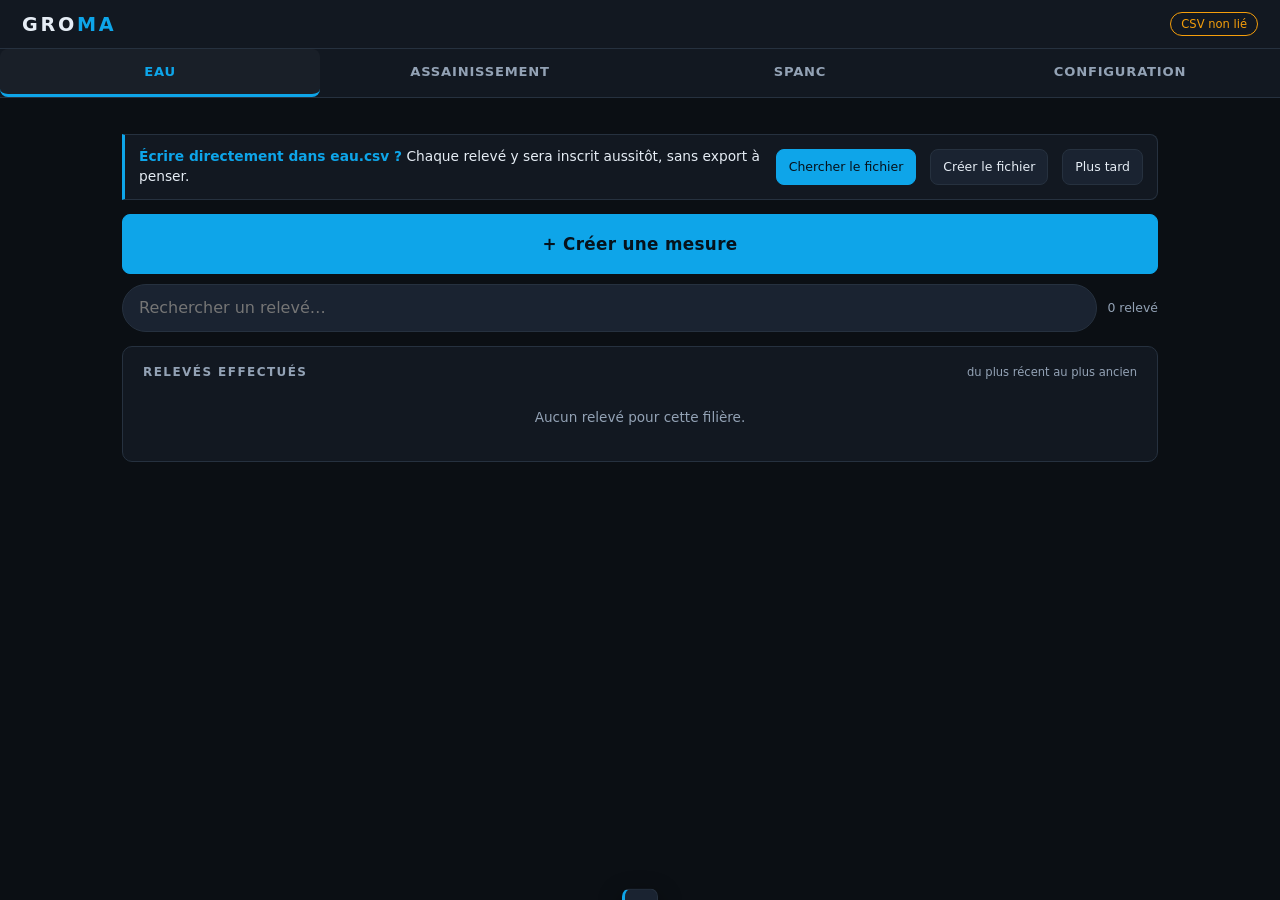
==== index.html @ 224a8f06 "Place Groma sous licence AGPL-3.0 Sans fichier de licence, le droit d'auteur s'appliquait par défaut" ====
<!DOCTYPE html>
<!--
  Groma — relevé GPS d'équipements de terrain
  Copyright © 2026 Yoann Cramatte

  Sous licence GNU Affero General Public License v3.0 ou ultérieure.
  Code source : https://github.com/Yoann-CRAMATTE/Groma

  L'AGPL exige que l'utilisateur puisse atteindre la source. Elle est ici servie
  telle quelle, sans compilation ni minification : ce que vous lisez dans le
  navigateur est le programme lui-même.
-->
<html lang="fr">
<head>
  <meta charset="utf-8">
  <meta name="viewport" content="width=device-width, initial-scale=1, viewport-fit=cover">
  <meta name="description" content="Relevé GPS d'ouvrages Eau, Assainissement et SPANC vers un fichier CSV unique.">
  <meta name="color-scheme" content="dark">
  <meta name="theme-color" content="#0b0f14">
  <title>Groma</title>
  <link rel="icon" href="favicon.svg" type="image/svg+xml">
  <link rel="manifest" href="manifest.webmanifest">

  <!-- iOS ignore le manifeste : nom, icône et mode plein écran passent par ces
       balises, sans quoi « Sur l'écran d'accueil » produit un simple marque-page. -->
  <link rel="apple-touch-icon" href="icons/icone-apple-180.png">
  <meta name="apple-mobile-web-app-capable" content="yes">
  <meta name="mobile-web-app-capable" content="yes">
  <meta name="apple-mobile-web-app-status-bar-style" content="black-translucent">
  <meta name="apple-mobile-web-app-title" content="Groma">

  <link rel="stylesheet" href="css/style.css">
</head>
<body>
  <!-- En-tête et onglets collent ensemble : évite d'aligner la nav sur une hauteur codée en dur. -->
  <div class="barre-haute">
    <header class="entete">
      <h1>GRO<span>MA</span></h1>
      <span class="badge-fichier" id="badge-fichier" data-etat="neutre">…</span>
    </header>

    <nav class="onglets" id="onglets" role="tablist" aria-label="Filières"></nav>
  </div>

  <main id="vues"></main>

  <div id="toast" role="status" aria-live="polite"></div>

  <script src="js/lambert93.js"></script>
  <script src="js/carte.js"></script>
  <script src="js/config.js"></script>
  <script src="js/catalogue.js"></script>
  <script src="js/csv.js"></script>
  <script src="js/store.js"></script>
  <script src="js/geo.js"></script>
  <script src="js/app.js"></script>

  <script>
    // Après le chargement : l'installation du cache ne doit pas disputer la
    // bande passante au démarrage de l'application. Un échec est sans
    // conséquence — Groma fonctionne à l'identique sans service worker, il
    // n'apporte que l'installation et le hors-ligne.
    if ('serviceWorker' in navigator) {
      window.addEventListener('load', function () {
        navigator.serviceWorker.register('service-worker.js').catch(function () {});
      });
    }
  </script>
</body>
</html>
---- css/style.css ----
/* Groma — feuille unique. Écrite pour la tablette, l'outil de terrain réel ;
   les paliers descendants la rendent utilisable jusqu'au petit smartphone. */

:root {
  --accent: #0ea5e9;
  --fond: #0b0f14;
  --fond-2: #121821;
  --fond-3: #1a2331;
  --bord: #26313f;
  --texte: #e6edf5;
  --texte-faible: #93a2b5;
  --danger: #ef4444;
  --succes: #22c55e;
  --alerte: #f59e0b;
  --rayon: 10px;
  --gouttiere: 16px;
}

* { box-sizing: border-box; }

html, body {
  margin: 0;
  padding: 0;
  background: var(--fond);
  color: var(--texte);
  font-family: system-ui, -apple-system, "Segoe UI", Roboto, sans-serif;
  font-size: 16px;
  -webkit-text-size-adjust: 100%;
}

body { padding-bottom: 40px; }

/* ---------- En-tête ---------- */

.barre-haute {
  position: sticky;
  top: 0;
  z-index: 20;
  background: var(--fond-2);
}

.entete {
  display: flex;
  align-items: center;
  justify-content: space-between;
  gap: 12px;
  padding: 12px var(--gouttiere);
  border-bottom: 1px solid var(--bord);
}

.entete h1 {
  font-size: 1.05rem;
  margin: 0;
  letter-spacing: 0.14em;
  font-weight: 600;
}

.entete h1 span { color: var(--accent); }

.badge-fichier {
  font-size: 0.72rem;
  color: var(--texte-faible);
  border: 1px solid var(--bord);
  border-radius: 999px;
  padding: 4px 10px;
  white-space: nowrap;
  overflow: hidden;
  text-overflow: ellipsis;
  max-width: 45vw;
}

.badge-fichier[data-etat="lie"] { color: var(--succes); border-color: var(--succes); }
.badge-fichier[data-etat="absent"] { color: var(--alerte); border-color: var(--alerte); }
.badge-fichier[data-etat="neutre"] { color: var(--texte-faible); border-color: var(--bord); }

/* ---------- Onglets ---------- */

.onglets {
  display: grid;
  grid-template-columns: repeat(4, 1fr);
  border-bottom: 1px solid var(--bord);
}

.onglet {
  appearance: none;
  border: 0;
  background: transparent;
  color: var(--texte-faible);
  font: inherit;
  font-size: 0.72rem;
  font-weight: 600;
  letter-spacing: 0.06em;
  padding: 12px 4px;
  cursor: pointer;
  border-bottom: 3px solid transparent;
  overflow: hidden;
  text-overflow: ellipsis;
  white-space: nowrap;
}

.onglet[aria-selected="true"] {
  color: var(--couleur-onglet, var(--accent));
  border-bottom-color: var(--couleur-onglet, var(--accent));
  background: rgba(255, 255, 255, 0.03);
}

/* Deux libellés par onglet : le long disparaît quand il ne tient plus. */
.onglet-court { display: none; }

/* Seuil mesuré : « CONFIGURATION » déborde encore de sa colonne à 430 px. */
@media (max-width: 480px) {
  .onglet { font-size: 0.68rem; letter-spacing: 0.03em; padding: 12px 2px; }
  .onglet-long { display: none; }
  .onglet-court { display: inline; }
}

/* ---------- Structure ---------- */

main { padding: var(--gouttiere); max-width: 1080px; margin: 0 auto; }

.vue[hidden] { display: none; }

.bloc {
  background: var(--fond-2);
  border: 1px solid var(--bord);
  border-radius: var(--rayon);
  padding: 14px;
  margin-bottom: 14px;
}

.bloc > h2,
.bloc-titre h2 {
  margin: 0 0 12px;
  font-size: 0.75rem;
  letter-spacing: 0.12em;
  text-transform: uppercase;
  color: var(--texte-faible);
  font-weight: 600;
}

.bloc-titre {
  display: flex;
  align-items: baseline;
  justify-content: space-between;
  gap: 8px;
  margin-bottom: 12px;
}

.bloc-titre h2 { margin: 0; }

/* ---------- Formulaire ---------- */

.grille {
  display: grid;
  grid-template-columns: 1fr;
  gap: 12px;
}

@media (min-width: 620px) {
  .grille { grid-template-columns: 1fr 1fr; }
  .champ--large { grid-column: 1 / -1; }
}

.champ { display: flex; flex-direction: column; gap: 5px; }

.champ label {
  font-size: 0.75rem;
  color: var(--texte-faible);
  letter-spacing: 0.04em;
}

.champ label .requis { color: var(--accent); }

input, select, textarea {
  font: inherit;
  font-size: 0.95rem;
  color: var(--texte);
  background: var(--fond-3);
  border: 1px solid var(--bord);
  border-radius: 8px;
  padding: 10px 11px;
  width: 100%;
  min-height: 44px; /* cible tactile confortable avec des gants */
}

textarea { min-height: 80px; resize: vertical; }

input:focus, select:focus, textarea:focus {
  outline: 2px solid var(--accent);
  outline-offset: 1px;
  border-color: var(--accent);
}

input[aria-invalid="true"], select[aria-invalid="true"] { border-color: var(--danger); }

/* ---------- Boutons ---------- */

.actions { display: flex; flex-wrap: wrap; gap: 10px; margin-top: 14px; }

button {
  font: inherit;
  font-weight: 600;
  border-radius: 8px;
  border: 1px solid var(--bord);
  background: var(--fond-3);
  color: var(--texte);
  padding: 12px 16px;
  min-height: 46px;
  cursor: pointer;
}

button:hover:not(:disabled) { border-color: var(--accent); }
button:disabled { opacity: 0.45; cursor: not-allowed; }

.btn-primaire {
  background: var(--accent);
  border-color: var(--accent);
  color: #06121c;
}

.btn-danger { color: var(--danger); border-color: rgba(239, 68, 68, 0.4); }
.btn-plein { flex: 1 1 100%; }

/* ---------- Acquisition GPS ---------- */

/* L'acquisition n'a plus de bouton : elle part à l'ouverture de la fenêtre de
   mesure. Seule la jauge dit que la série tourne encore. */
.progression {
  height: 4px;
  background: var(--fond-3);
  border-radius: 2px;
  overflow: hidden;
  margin-top: 10px;
}

.progression[hidden] { display: none; }

.progression-barre {
  height: 100%;
  width: 0;
  background: var(--accent);
  transition: width 0.2s linear;
}

@media (prefers-reduced-motion: reduce) {
  .progression-barre { transition: none; }
}

/* ---------- Position ---------- */

.position {
  display: grid;
  grid-template-columns: repeat(2, 1fr);
  gap: 10px;
  margin-top: 12px;
}

@media (min-width: 620px) { .position { grid-template-columns: repeat(4, 1fr); } }

.position dt {
  font-size: 0.68rem;
  color: var(--texte-faible);
  text-transform: uppercase;
  letter-spacing: 0.07em;
}

.position dd {
  margin: 2px 0 0;
  font-variant-numeric: tabular-nums;
  font-size: 0.95rem;
}

.position .vide { color: var(--texte-faible); }

/* Le message d'acquisition et le bouton de détail partagent une ligne : le
   message est ce qu'on lit, le bouton ce qu'on ouvre rarement. */
.ligne-etat {
  display: flex;
  align-items: flex-start;
  gap: 10px;
}

.ligne-etat .etat-gps { flex: 1 1 auto; }

.btn-details {
  flex: 0 0 auto;
  width: 38px;
  min-height: 38px;
  padding: 0;
  margin-top: 10px;
  font-size: 1rem;
  line-height: 1;
}

.etat-gps:empty + .btn-details { margin-top: 0; }

/* Consultation seule, par-dessus la fenêtre de mesure : elle tient à son contenu
   au lieu d'occuper toute la hauteur. */
.modale-fenetre--details { max-width: 460px; }
.modale-fenetre--details:focus { outline: none; }
.modale-fenetre--details .position { margin-bottom: 0; }

.etat-gps { font-size: 0.82rem; margin: 10px 0 0; min-height: 1.2em; }

/* Sans message, la réserve de place laisse un trou dans le bloc. */
.etat-gps:empty { min-height: 0; margin: 0; }
.etat-gps[data-niveau="erreur"] { color: var(--danger); }
.etat-gps[data-niveau="alerte"] { color: var(--alerte); }
.etat-gps[data-niveau="ok"] { color: var(--succes); }

/* ---------- Liste des points ---------- */

.compteur {
  font-size: 0.75rem;
  color: var(--texte-faible);
  font-variant-numeric: tabular-nums;
}

.liste { list-style: none; margin: 0; padding: 0; display: flex; flex-direction: column; gap: 8px; }

.point {
  border: 1px solid var(--bord);
  border-left: 3px solid var(--accent);
  border-radius: 8px;
  padding: 10px 12px;
  background: var(--fond-3);
}

.point-entete {
  display: flex;
  justify-content: space-between;
  align-items: center;
  gap: 10px;
}

.point-ref { font-weight: 600; font-size: 0.9rem; flex: 1; }
.point-date { font-size: 0.7rem; color: var(--texte-faible); white-space: nowrap; }
.point-detail { font-size: 0.8rem; color: var(--texte-faible); margin-top: 4px; word-break: break-word; }
.point-coord {
  display: flex;
  align-items: center;
  flex-wrap: wrap;
  gap: 4px 10px;
  font-size: 0.75rem;
  font-variant-numeric: tabular-nums;
  margin-top: 6px;
}

/* Cible tactile : un lien de 14 px de haut est inutilisable au doigt. */
.lien-carte {
  color: var(--accent);
  text-decoration: none;
  border: 1px solid var(--bord);
  border-radius: 6px;
  padding: 8px 10px;
  min-height: 36px;
  display: inline-flex;
  align-items: center;
}

.lien-carte:hover, .lien-carte:focus { border-color: var(--accent); text-decoration: underline; }

.point-precision { color: var(--texte-faible); }

.point-methode {
  color: var(--succes);
  border: 1px solid rgba(34, 197, 94, 0.35);
  border-radius: 999px;
  padding: 2px 8px;
  font-size: 0.7rem;
}

.point-actions { display: flex; gap: 8px; margin-top: 10px; flex-wrap: wrap; }
.point-actions button { padding: 7px 12px; min-height: 36px; font-size: 0.78rem; font-weight: 500; }

.vide-message {
  color: var(--texte-faible);
  font-size: 0.85rem;
  text-align: center;
  padding: 18px 0;
}

/* ---------- Fichiers CSV (un par filière) ---------- */

.fichiers { display: flex; flex-direction: column; gap: 10px; margin: 12px 0; }

.fichier {
  border: 1px solid var(--bord);
  border-left: 3px solid var(--accent);
  border-radius: 8px;
  padding: 10px 12px;
  background: var(--fond-3);
}

.fichier-entete {
  display: flex;
  justify-content: space-between;
  align-items: baseline;
  gap: 10px;
}

.fichier-nom { font-weight: 600; font-size: 0.9rem; font-family: ui-monospace, "SFMono-Regular", Menlo, monospace; }

.fichier-filiere {
  font-size: 0.65rem;
  font-weight: 600;
  letter-spacing: 0.08em;
  white-space: nowrap;
}

.fichier .note { margin: 6px 0 0; }
.fichier .actions { margin-top: 10px; gap: 8px; }

.btn-compact { padding: 7px 12px; min-height: 36px; font-size: 0.78rem; font-weight: 500; }

/* ---------- Configuration ---------- */

.note {
  font-size: 0.78rem;
  color: var(--texte-faible);
  line-height: 1.5;
  margin: 10px 0 0;
}

.note-alerte {
  border-left: 3px solid var(--alerte);
  background: rgba(245, 158, 11, 0.07);
  padding: 10px 12px;
  border-radius: 0 8px 8px 0;
}

.stats { display: flex; flex-wrap: wrap; gap: 10px; }

.stat {
  flex: 1 1 120px;
  border: 1px solid var(--bord);
  border-radius: 8px;
  padding: 10px 12px;
  background: var(--fond-3);
}

.stat-valeur { font-size: 1.5rem; font-weight: 600; font-variant-numeric: tabular-nums; }
.stat-label { font-size: 0.68rem; text-transform: uppercase; letter-spacing: 0.08em; color: var(--texte-faible); }

.case { display: flex; align-items: center; gap: 10px; min-height: 44px; }
.case input { width: 22px; min-height: 22px; height: 22px; flex: 0 0 auto; }

.case label {
  font-size: 0.88rem;
  color: var(--texte);
  flex: 1;
  padding: 11px 0;
  cursor: pointer;
}

/* ---------- Barre de recherche ---------- */

/* Collée sous les onglets : on cherche un relevé déjà pris sans remonter la page. */
.barre-recherche {
  position: sticky;
  top: var(--h-barre, 0px);
  z-index: 15;
  display: flex;
  align-items: center;
  gap: 10px;
  padding: 10px 0 12px;
  margin-bottom: 2px;
  background: var(--fond);
}

.barre-recherche input {
  min-height: 48px;
  font-size: 1rem;
  border-radius: 999px;
  padding-left: 16px;
}

.barre-recherche .compteur {
  white-space: nowrap;
  font-size: 0.78rem;
}

.bloc-soustitre {
  font-size: 0.72rem;
  color: var(--texte-faible);
  text-align: right;
}

/* ---------- Créer une mesure ---------- */

/* Première chose à l'écran, pleine largeur : c'est l'action de l'onglet. */
.btn-creer {
  width: 100%;
  min-height: 56px;
  font-size: 1.05rem;
  letter-spacing: 0.02em;
  margin-top: 14px;
}

/* ---------- Relevés encore dans le seul navigateur ---------- */

/* En haut de l'onglet, avant le bouton de création : ce qui menace le travail
   déjà fait passe avant l'invitation à en faire davantage. Ton d'alerte, pas de
   danger — rien n'est perdu, il y a seulement quelque chose à mettre à l'abri. */
.alerte-sauvegarde {
  display: flex;
  flex-wrap: wrap;
  align-items: center;
  gap: 10px 14px;
  margin-top: 14px;
  padding: 12px 14px;
  border: 1px solid var(--alerte);
  border-left-width: 3px;
  border-radius: 0 8px 8px 0;
  background: rgba(245, 158, 11, 0.07);
}

.alerte-sauvegarde[hidden] { display: none; }

/* Proposition, pas avertissement : rien n'est en danger, on offre un réglage.
   Le ton d'alerte reste réservé à ce qui est réellement cassé — accès expiré
   ou fichier disparu — pour qu'il garde sa valeur d'avertissement. */
.alerte-liaison[data-etat="absent"] {
  border-color: var(--bord);
  border-left-color: var(--accent);
  background: var(--fond-2);
}

.alerte-liaison[data-etat="absent"] .alerte-texte strong { color: var(--accent); }

.alerte-texte {
  flex: 1 1 200px;
  margin: 0;
  font-size: 0.86rem;
  line-height: 1.45;
  color: var(--texte);
}

.alerte-texte strong { color: var(--alerte); }

/* Le bouton ne se comprime jamais sous la cible tactile : en dessous de
   200 px de texte disponible, il prend sa propre ligne. */
.alerte-sauvegarde button { flex: 0 0 auto; }

/* ---------- Fenêtre de mesure ---------- */

/* Sous la carte d'ajustement, qui s'ouvre par-dessus. Sélecteur doublé à
   dessein : `.modale` porte z-index 60 plus bas dans la feuille et gagnerait
   à spécificité égale. */
.modale.modale-mesure { z-index: 50; }

.modale-fenetre--mesure { max-width: 680px; }

/* La fenêtre reçoit le focus à l'ouverture : pas de halo pour autant, ce n'est
   pas une cible cliquable. */
.modale-fenetre--mesure:focus { outline: none; }

/* Le fond ne se ferme pas au clic : la règle est dans app.js, le curseur le dit. */
.modale-mesure .modale-fond { cursor: default; }

/* Une fenêtre ouverte fige la page derrière : sinon le doigt fait défiler la
   liste au lieu de la carte ou du formulaire. */
body[data-modale] { overflow: hidden; }

/* ---------- Favoris ---------- */

.favoris {
  display: flex;
  flex-wrap: wrap;
  align-items: center;
  gap: 8px;
  margin-bottom: 14px;
}

.favoris[hidden] { display: none; }

.favoris-titre {
  font-size: 0.72rem;
  color: var(--texte-faible);
  letter-spacing: 0.04em;
  margin-right: 2px;
}

.favori {
  font-size: 0.8rem;
  font-weight: 500;
  padding: 8px 12px;
  min-height: 40px;
  border-radius: 999px;
  border-color: var(--accent);
  color: var(--accent);
  background: transparent;
}

.point-etoile {
  padding: 0;
  width: 40px;
  min-height: 40px;
  font-size: 1.1rem;
  line-height: 1;
  border-color: transparent;
  background: transparent;
  color: var(--texte-faible);
  flex-shrink: 0;
}

.point-etoile--actif { color: var(--alerte); }
.point-etoile:hover:not(:disabled) { border-color: var(--alerte); color: var(--alerte); }

.zone-position {
  padding-bottom: 14px;
  margin-bottom: 14px;
  border-bottom: 1px solid var(--bord);
}

/* ---------- Cascade type / modèle / détail ---------- */

/* Les trois listes liées sont l'identification de l'ouvrage : elles se lisent
   d'un bloc, détachées des champs métier qui suivent. */
.cascade {
  display: grid;
  grid-template-columns: 1fr;
  gap: 12px;
  padding: 12px;
  margin-bottom: 14px;
  background: var(--fond-3);
  border: 1px solid var(--bord);
  border-radius: 8px;
}

.cascade select { background: var(--fond-2); }
.cascade select:disabled { opacity: 0.5; }

/* ---------- Note de terrain ---------- */

/* Deux lignes suffisent au constat qu'on tape debout ; la poignée reste là pour
   les cas bavards. Plus haut, la note repousse la liste hors de l'écran. */
.champ-note { margin-bottom: 4px; }
.champ-note textarea { min-height: 62px; }

/* ---------- Catalogue de matériel ---------- */

.catalogue { display: flex; flex-direction: column; gap: 10px; margin: 12px 0; }

.cat-filiere {
  border: 1px solid var(--bord);
  border-left: 3px solid var(--couleur-filiere, var(--accent));
  border-radius: 8px;
  background: var(--fond-3);
}

.cat-filiere > summary {
  display: flex;
  align-items: baseline;
  justify-content: space-between;
  gap: 10px;
  padding: 13px 14px;
  min-height: 48px;
  cursor: pointer;
  list-style: none;
}

.cat-filiere > summary::-webkit-details-marker { display: none; }

.cat-nom {
  font-weight: 600;
  font-size: 0.8rem;
  letter-spacing: 0.08em;
  color: var(--couleur-filiere, var(--accent));
}

.cat-compte { font-size: 0.74rem; color: var(--texte-faible); }

.cat-ajout {
  display: grid;
  grid-template-columns: 1fr;
  gap: 8px;
  padding: 0 14px 12px;
}

.cat-table-hote {
  max-height: 340px;
  overflow-y: auto;
  border-top: 1px solid var(--bord);
}

.cat-table { width: 100%; border-collapse: collapse; font-size: 0.82rem; }

.cat-table th {
  position: sticky;
  top: 0;
  z-index: 1;
  background: var(--fond-2);
  text-align: left;
  font-size: 0.64rem;
  text-transform: uppercase;
  letter-spacing: 0.06em;
  color: var(--texte-faible);
  font-weight: 600;
  padding: 8px 10px;
}

.cat-table td { padding: 7px 10px; border-top: 1px solid var(--bord); }

/* Le type n'est écrit qu'au changement : la colonne devient lisible au survol vertical. */
.cat-rupture td { border-top-color: var(--texte-faible); }
.cat-table .cat-type { font-weight: 600; white-space: nowrap; }
.cat-table .cat-detail { color: var(--texte-faible); }
.cat-vide { color: var(--texte-faible); text-align: center; padding: 16px 10px; }

.cat-suppr {
  width: 38px;
  min-height: 38px;
  padding: 0;
  font-size: 0.8rem;
  line-height: 1;
  color: var(--danger);
  border-color: transparent;
  background: transparent;
}

.cat-suppr:hover { border-color: var(--danger); }

.fichier--parametres { border-left-color: var(--texte-faible); }

/* ---------- Modale carte ---------- */

.modale {
  position: fixed;
  inset: 0;
  z-index: 60;
  display: flex;
  align-items: center;
  justify-content: center;
  padding: 12px;
}

.modale[hidden] { display: none; }

.modale-fond {
  position: absolute;
  inset: 0;
  background: rgba(3, 6, 10, 0.75);
}

.modale-fenetre {
  position: relative;
  width: 100%;
  max-width: 560px;
  max-height: 94vh;
  overflow-y: auto;
  background: var(--fond-2);
  border: 1px solid var(--bord);
  border-radius: var(--rayon);
  padding: 14px;
  box-shadow: 0 18px 50px rgba(0, 0, 0, 0.6);
}

.modale-entete {
  display: flex;
  flex-wrap: wrap;
  align-items: center;
  justify-content: space-between;
  gap: 8px 10px;
  margin-bottom: 12px;
}

.modale-entete h2 {
  margin: 0;
  flex: 1;
  font-size: 0.78rem;
  letter-spacing: 0.12em;
  text-transform: uppercase;
  color: var(--texte-faible);
  font-weight: 600;
}

.modale-fermer {
  padding: 0;
  width: 38px;
  min-height: 38px;
  font-size: 1rem;
  line-height: 1;
}

/* ---------- Carte ---------- */

.carte {
  position: relative;
  height: clamp(220px, 44vh, 400px);
  overflow: hidden;
  border: 1px solid var(--bord);
  border-radius: 8px;
  background: var(--fond-3);
  cursor: grab;
  touch-action: none; /* sans quoi le défilement de la page capte le geste */
  user-select: none;
}

.carte--glisse { cursor: grabbing; }

.carte-couche { position: absolute; inset: 0; }

.carte-tuile {
  position: absolute;
  width: 256px;
  height: 256px;
  pointer-events: none;
  -webkit-user-drag: none;
}

.carte-marqueur {
  position: absolute;
  transform: translate(-50%, -50%);
  pointer-events: none;
}

.carte-marqueur--gps {
  width: 12px;
  height: 12px;
  border-radius: 50%;
  background: #38bdf8;
  border: 2px solid #f8fafc;
  box-shadow: 0 0 0 1px rgba(2, 8, 20, 0.7);
}

.carte-marqueur--precision {
  border-radius: 50%;
  background: rgba(56, 189, 248, 0.14);
  border: 1px solid rgba(56, 189, 248, 0.5);
}

/* Le repère ne bouge jamais : c'est la carte qui se déplace dessous. */
.carte-croix {
  position: absolute;
  left: 50%;
  top: 50%;
  width: 46px;
  height: 46px;
  transform: translate(-50%, -50%);
  pointer-events: none;
  z-index: 3;
}

.carte-croix::before,
.carte-croix::after {
  content: "";
  position: absolute;
  background: #f8fafc;
  box-shadow: 0 0 3px rgba(0, 0, 0, 0.9);
}

.carte-croix::before { left: 50%; top: 0; width: 2px; height: 100%; margin-left: -1px; }
.carte-croix::after { top: 50%; left: 0; height: 2px; width: 100%; margin-top: -1px; }

/* En haut, pas au centre : le message ne doit pas masquer le repère. */
.carte-message {
  position: absolute;
  left: 10px;
  right: 10px;
  top: 10px;
  margin: 0;
  text-align: center;
  font-size: 0.82rem;
  color: var(--alerte);
  background: rgba(11, 15, 20, 0.88);
  border-radius: 8px;
  padding: 10px;
  z-index: 4;
  pointer-events: none;
}

.carte-message:empty { display: none; }

/* Dans la fenêtre de mesure, la carte partage la hauteur avec le formulaire :
   elle occupe le haut de l'écran sans repousser la cascade hors de vue. */
.carte--mesure { height: clamp(190px, 34vh, 320px); }

/* Tant qu'aucun fixe n'est arrivé, le viseur ne désigne rien : on masque la
   carte plutôt que de laisser croire que la croix est déjà posée. */
.carte-attente {
  position: absolute;
  inset: 0;
  z-index: 5;
  display: flex;
  align-items: center;
  justify-content: center;
  background: rgba(11, 15, 20, 0.82);
  color: var(--texte-faible);
  font-size: 0.86rem;
  letter-spacing: 0.04em;
}

.carte-attente[hidden] { display: none; }

/* Libellé en toutes lettres : le glyphe ⌖ manque à certaines polices Android,
   et le message d'échec du GPS renvoie à ce bouton. */
.carte-zoom .carte-gps {
  width: auto;
  padding: 0 12px;
  font-size: 0.78rem;
  font-weight: 600;
  white-space: nowrap;
}

/* Mention de licence : visible en permanence, jamais masquée par un geste. */
.carte-attribution {
  position: absolute;
  right: 0;
  bottom: 0;
  margin: 0;
  padding: 3px 7px;
  font-size: 0.65rem;
  color: var(--texte);
  background: rgba(11, 15, 20, 0.78);
  border-top-left-radius: 6px;
  pointer-events: none;
  z-index: 3;
  max-width: 100%;
  overflow: hidden;
  text-overflow: ellipsis;
  white-space: nowrap;
}

.carte-attribution:empty { display: none; }

.carte-barre {
  display: flex;
  justify-content: space-between;
  align-items: center;
  gap: 10px;
  flex-wrap: wrap;
  margin-top: 10px;
}

.carte-fonds { display: flex; gap: 6px; }

.carte-fond {
  padding: 7px 11px;
  min-height: 36px;
  font-size: 0.76rem;
  font-weight: 500;
}

.carte-fond--actif {
  border-color: var(--accent);
  color: var(--accent);
}

.carte-zoom { display: flex; align-items: center; gap: 6px; }

.carte-zoom button {
  width: 40px;
  padding: 0;
  min-height: 40px;
  font-size: 1.15rem;
  line-height: 1;
}

.carte-echelle {
  font-size: 0.72rem;
  color: var(--texte-faible);
  font-variant-numeric: tabular-nums;
  min-width: 64px;
  text-align: center;
}

.carte-infos {
  display: flex;
  flex-wrap: wrap;
  align-items: baseline;
  gap: 6px 14px;
  margin: 12px 0 0;
  font-size: 0.82rem;
  font-variant-numeric: tabular-nums;
}

.carte-coord { font-weight: 600; }
.carte-ecart { color: var(--texte-faible); }
.carte-ecart.ecart-fort { color: var(--alerte); }
.carte-echelle { margin-left: auto; }

/* Sur sa propre ligne sous le titre : coincée entre le titre et la croix,
   elle écrase l'un et l'autre. */
.modale-aide {
  order: 3;
  flex-basis: 100%;
  margin: 0;
  font-size: 0.78rem;
  color: var(--texte-faible);
}

/* ---------- Fonds de carte (configuration) ---------- */

.fonds { display: flex; flex-direction: column; gap: 10px; margin: 12px 0; }

.fond {
  border: 1px solid var(--bord);
  border-left: 3px solid var(--accent);
  border-radius: 8px;
  padding: 11px 12px;
  background: var(--fond-3);
}

.fond--invalide { border-left-color: var(--danger); }

.fond-probleme { color: var(--danger); margin-top: 8px; }

.fond .actions { margin-top: 10px; }

.champ-url {
  font-family: ui-monospace, "SFMono-Regular", Menlo, monospace;
  font-size: 0.78rem;
  min-height: 62px;
  word-break: break-all;
}

/* ---------- Toast ---------- */

#toast {
  position: fixed;
  left: 50%;
  bottom: 22px;
  transform: translateX(-50%) translateY(140%);
  background: var(--fond-3);
  border: 1px solid var(--bord);
  border-left: 3px solid var(--accent);
  border-radius: 8px;
  padding: 12px 16px;
  font-size: 0.85rem;
  max-width: calc(100vw - 32px);
  transition: transform 0.22s ease;
  z-index: 50;
  box-shadow: 0 8px 24px rgba(0, 0, 0, 0.45);
}

#toast[data-visible="true"] { transform: translateX(-50%) translateY(0); }
#toast[data-type="erreur"] { border-left-color: var(--danger); }
#toast[data-type="succes"] { border-left-color: var(--succes); }

@media (prefers-reduced-motion: reduce) {
  #toast { transition: none; }
}

/* ---------- Tablette : la cible principale ---------- */

@media (min-width: 768px) {
  :root { --gouttiere: 22px; }

  .entete h1 { font-size: 1.2rem; }
  .onglet { font-size: 0.82rem; padding: 14px 8px; }

  .bloc { padding: 18px 20px; margin-bottom: 18px; }

  /* Trois listes côte à côte : la cascade se lit en une ligne, gauche à droite. */
  .cascade { grid-template-columns: repeat(3, 1fr); padding: 14px; }

  input, select, textarea { min-height: 48px; font-size: 1rem; }
  button { min-height: 48px; }

  .cat-ajout { grid-template-columns: 1fr 1fr 1fr auto; align-items: end; }
  .cat-table-hote { max-height: 420px; }

  .carte { height: clamp(320px, 52vh, 560px); }
  .carte--mesure { height: clamp(240px, 38vh, 400px); }
  .modale-fenetre { max-width: 720px; padding: 20px; }
  .btn-creer { min-height: 60px; }

  .point { padding: 14px 16px; }
  .fichiers { display: grid; grid-template-columns: 1fr 1fr; gap: 12px; }
}

/* ---------- Petits smartphones ---------- */

/* Sous 400 px, le toast centré se replie en colonne étroite : bandeau pleine largeur. */
@media (max-width: 480px) {
  #toast {
    left: 12px;
    right: 12px;
    bottom: 12px;
    max-width: none;
    transform: translateY(160%);
  }

  #toast[data-visible="true"] { transform: translateY(0); }
}

/* Paysage sur petit écran : 96 px de barres fixes sur 320 px de haut, c'est trop. */
@media (max-height: 480px) and (orientation: landscape) {
  /* L'en-tête glisse hors écran, les onglets restent collés en haut.
     --h-entete est mesuré par app.js : la hauteur change avec la largeur. */
  .barre-haute { top: calc(-1 * var(--h-entete, 40px)); }

  /* L'en-tête sort de l'écran : la barre de recherche remonte d'autant. */
  .barre-recherche { top: calc(var(--h-barre, 0px) - var(--h-entete, 40px)); }

  .entete { padding: 6px var(--gouttiere); }
  .entete h1 { font-size: 0.85rem; }

  .onglet { padding: 8px 4px; }

  main { padding-top: 10px; }
  .bloc { padding: 10px 12px; margin-bottom: 10px; }
  textarea { min-height: 56px; }

  /* Écran couché : la carte doit laisser voir la cascade sans tout faire défiler. */
  .carte--mesure { height: clamp(150px, 44vh, 210px); }
}

/* iPhone SE, Galaxy Fold replié : chaque pixel de largeur compte. */
@media (max-width: 360px) {
  :root { --gouttiere: 10px; }

  .entete { padding: 10px var(--gouttiere); }
  .entete h1 { font-size: 0.95rem; letter-spacing: 0.1em; }
  .badge-fichier { max-width: 40vw; font-size: 0.66rem; padding: 3px 8px; }

  .bloc { padding: 11px; }
  .position { gap: 8px; }
  .position dt { font-size: 0.62rem; letter-spacing: 0.04em; }
  .position dd { font-size: 0.88rem; }

  .fichier { padding: 9px 10px; }
  .fichier-nom { font-size: 0.82rem; }
  .fichier-filiere { font-size: 0.6rem; }
  .fichier-entete { flex-direction: column; align-items: flex-start; gap: 2px; }

  /* Les boutons compacts passent sur deux colonnes plutôt que de déborder. */
  .fichier .actions { display: grid; grid-template-columns: 1fr 1fr; gap: 7px; }
  .fichier .actions button { width: 100%; }
  .fichier .actions button:last-child { grid-column: 1 / -1; }

  .modale { padding: 8px; }
  .modale-fenetre { padding: 11px; }
  .carte { height: clamp(200px, 40vh, 320px); }
  .carte--mesure { height: clamp(170px, 30vh, 260px); }
  .carte-barre { gap: 8px; }
  .carte-fond { padding: 7px 9px; font-size: 0.72rem; }
  .carte-echelle { margin-left: 0; }

  .stat { flex-basis: calc(50% - 5px); padding: 9px 10px; }
  .stat-valeur { font-size: 1.3rem; }

  .point-actions button { padding: 7px 9px; font-size: 0.74rem; }
}
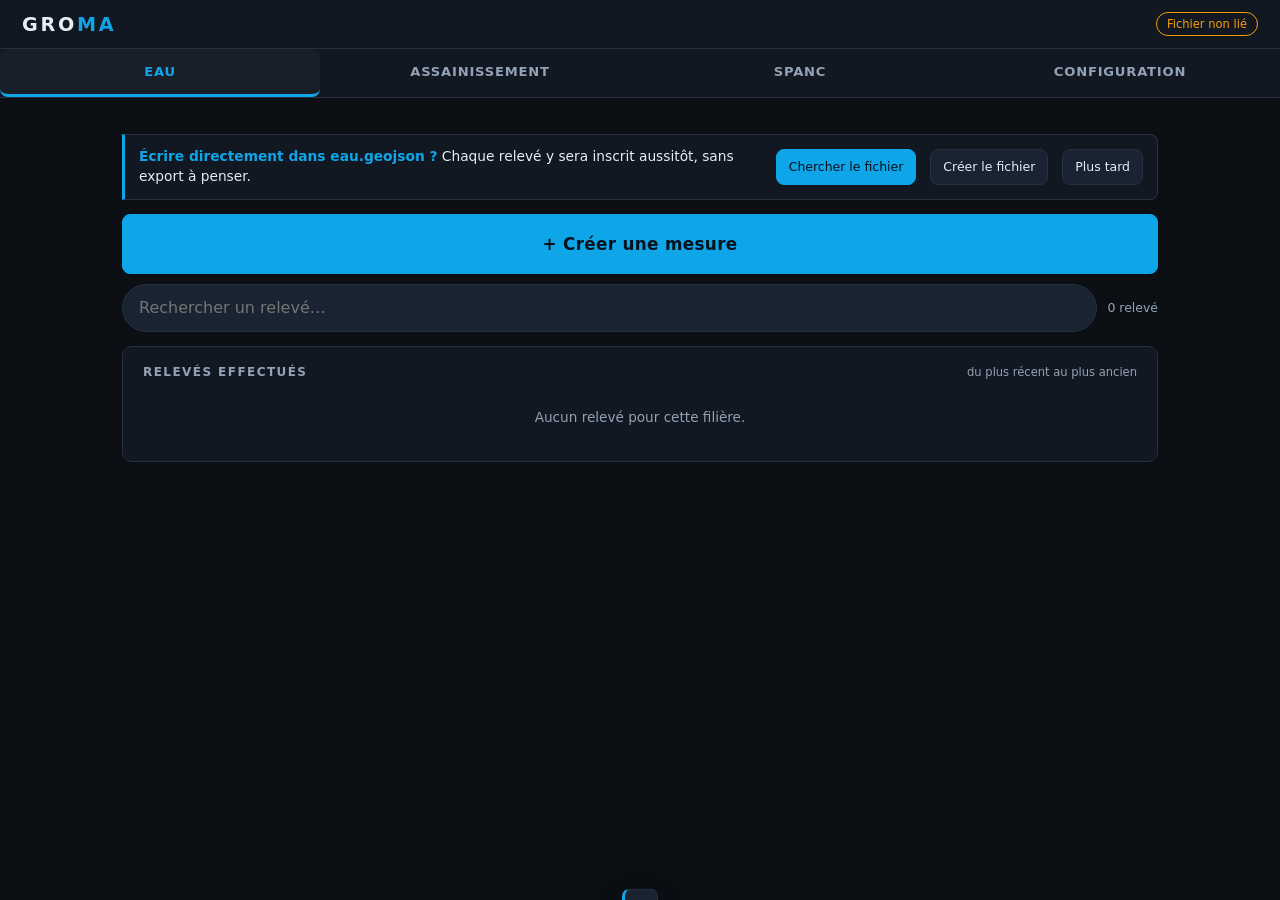
==== commit 2a499e2a: "Passe les relevés au GeoJSON seul, le CSV ne sert plus qu'au catalogue Le CSV n'était pas qu'une sor" ====
--- a/index.html
+++ b/index.html
@@ -14,7 +14,7 @@
 <head>
   <meta charset="utf-8">
   <meta name="viewport" content="width=device-width, initial-scale=1, viewport-fit=cover">
-  <meta name="description" content="Relevé GPS d'ouvrages Eau, Assainissement et SPANC vers un fichier CSV unique.">
+  <meta name="description" content="Relevé GPS d'ouvrages Eau, Assainissement et SPANC vers un fichier GeoJSON par filière, prêt pour QGIS.">
   <meta name="color-scheme" content="dark">
   <meta name="theme-color" content="#0b0f14">
   <title>Groma</title>
@@ -51,6 +51,7 @@
   <script src="js/config.js"></script>
   <script src="js/catalogue.js"></script>
   <script src="js/csv.js"></script>
+  <script src="js/geojson.js"></script>
   <script src="js/store.js"></script>
   <script src="js/geo.js"></script>
   <script src="js/app.js"></script>
--- a/css/style.css
+++ b/css/style.css
@@ -28,7 +28,15 @@
   -webkit-text-size-adjust: 100%;
 }
 
-body { padding-bottom: 40px; }
+/* Encoches et barres système. `viewport-fit=cover` étend la page sous elles :
+   sans ces marges, l'en-tête passe sous l'heure et la batterie sur iPhone, et
+   la dernière ligne sous la barre de gestes. `env()` vaut zéro partout
+   ailleurs — aucun effet sur un écran sans encoche. */
+body {
+  padding-bottom: calc(40px + env(safe-area-inset-bottom));
+  padding-left: env(safe-area-inset-left);
+  padding-right: env(safe-area-inset-right);
+}
 
 /* ---------- En-tête ---------- */
 
@@ -37,6 +45,9 @@
   top: 0;
   z-index: 20;
   background: var(--fond-2);
+  /* Le fond monte sous la barre d'état plutôt que de s'arrêter net : la zone
+     système reste sombre, dans la continuité de l'application. */
+  padding-top: env(safe-area-inset-top);
 }
 
 .entete {
@@ -725,6 +736,8 @@
 
 /* ---------- Modale carte ---------- */
 
+/* Une fenêtre couvre tout l'écran, encoche comprise : sans ces marges, son
+   titre et sa croix de fermeture tombent sous la barre d'état. */
 .modale {
   position: fixed;
   inset: 0;
@@ -733,6 +746,10 @@
   align-items: center;
   justify-content: center;
   padding: 12px;
+  padding-top: calc(12px + env(safe-area-inset-top));
+  padding-bottom: calc(12px + env(safe-area-inset-bottom));
+  padding-left: calc(12px + env(safe-area-inset-left));
+  padding-right: calc(12px + env(safe-area-inset-right));
 }
 
 .modale[hidden] { display: none; }
@@ -747,7 +764,9 @@
   position: relative;
   width: 100%;
   max-width: 560px;
-  max-height: 94vh;
+  /* Relatif au conteneur, déjà rétréci par les marges d'encoche. Une hauteur en
+     `vh` les ignorerait et déborderait sous la barre système. */
+  max-height: 100%;
   overflow-y: auto;
   background: var(--fond-2);
   border: 1px solid var(--bord);
@@ -1130,7 +1149,15 @@
   .fichier .actions button { width: 100%; }
   .fichier .actions button:last-child { grid-column: 1 / -1; }
 
-  .modale { padding: 8px; }
+  /* Les quatre côtés sont réécrits : un `padding` raccourci effacerait les
+     marges d'encoche posées plus haut. */
+  .modale {
+    padding: 8px;
+    padding-top: calc(8px + env(safe-area-inset-top));
+    padding-bottom: calc(8px + env(safe-area-inset-bottom));
+    padding-left: calc(8px + env(safe-area-inset-left));
+    padding-right: calc(8px + env(safe-area-inset-right));
+  }
   .modale-fenetre { padding: 11px; }
   .carte { height: clamp(200px, 40vh, 320px); }
   .carte--mesure { height: clamp(170px, 30vh, 260px); }
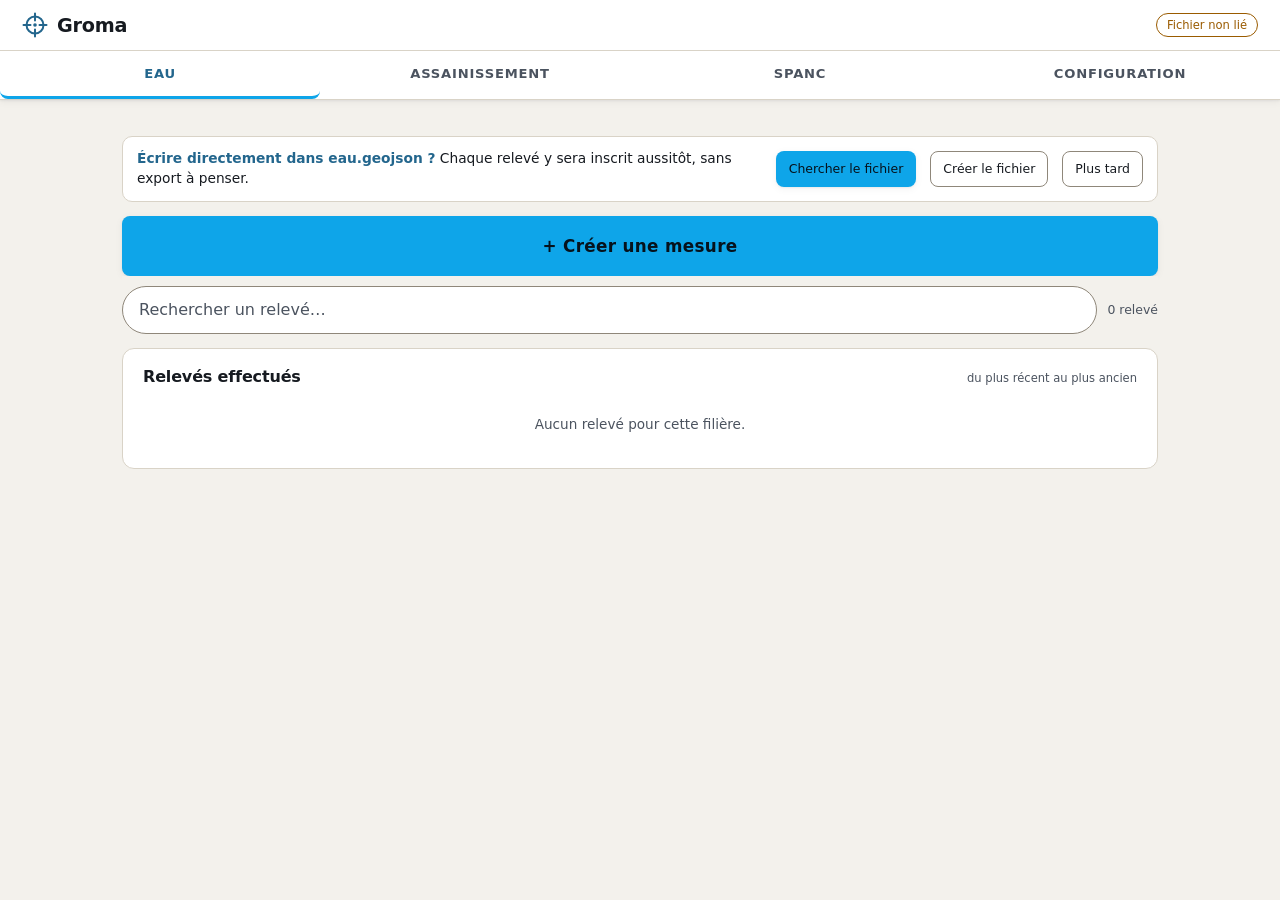
==== commit becfc63d: "Thème de terrain clair et identité « arpenteur » - Thème clair par défaut, lisible au soleil ; sombr" ====
--- a/index.html
+++ b/index.html
@@ -15,8 +15,9 @@
   <meta charset="utf-8">
   <meta name="viewport" content="width=device-width, initial-scale=1, viewport-fit=cover">
   <meta name="description" content="Relevé GPS d'ouvrages Eau, Assainissement et SPANC vers un fichier GeoJSON par filière, prêt pour QGIS.">
-  <meta name="color-scheme" content="dark">
-  <meta name="theme-color" content="#0b0f14">
+  <meta name="color-scheme" content="light dark">
+  <!-- Réécrite par app.js selon le thème choisi dans Configuration. -->
+  <meta name="theme-color" content="#ffffff">
   <title>Groma</title>
   <link rel="icon" href="favicon.svg" type="image/svg+xml">
   <link rel="manifest" href="manifest.webmanifest">
@@ -26,7 +27,9 @@
   <link rel="apple-touch-icon" href="icons/icone-apple-180.png">
   <meta name="apple-mobile-web-app-capable" content="yes">
   <meta name="mobile-web-app-capable" content="yes">
-  <meta name="apple-mobile-web-app-status-bar-style" content="black-translucent">
+  <!-- « default » et non « black-translucent » : en thème clair, l'heure et la
+       batterie s'écriraient en blanc sur l'en-tête blanc. -->
+  <meta name="apple-mobile-web-app-status-bar-style" content="default">
   <meta name="apple-mobile-web-app-title" content="Groma">
 
   <link rel="stylesheet" href="css/style.css">
@@ -35,7 +38,15 @@
   <!-- En-tête et onglets collent ensemble : évite d'aligner la nav sur une hauteur codée en dur. -->
   <div class="barre-haute">
     <header class="entete">
-      <h1>GRO<span>MA</span></h1>
+      <h1>
+        <!-- La groma : une croix de visée sur son cercle de mire. -->
+        <svg class="marque" viewBox="0 0 26 26" aria-hidden="true" focusable="false">
+          <circle cx="13" cy="13" r="8.5" fill="none" stroke="currentColor" stroke-width="2"/>
+          <path d="M13 1.5v7M13 17.5v7M1.5 13h7M17.5 13h7" stroke="currentColor" stroke-width="2" stroke-linecap="round"/>
+          <circle cx="13" cy="13" r="1.8" fill="currentColor"/>
+        </svg>
+        Groma
+      </h1>
       <span class="badge-fichier" id="badge-fichier" data-etat="neutre">…</span>
     </header>
 
--- a/css/style.css
+++ b/css/style.css
@@ -1,19 +1,88 @@
 /* Groma — feuille unique. Écrite pour la tablette, l'outil de terrain réel ;
    les paliers descendants la rendent utilisable jusqu'au petit smartphone. */
 
+/* Thème clair par défaut : l'outil sert dehors, et un fond sombre se noie sous
+   les reflets du soleil bien plus vite qu'un fond clair. Le papier est cassé,
+   pas blanc pur, pour ne pas éblouir à l'ombre. Le sombre reste disponible :
+   choisi dans Configuration, ou laissé à l'appareil (data-theme="auto"). */
 :root {
+  color-scheme: light;
   --accent: #0ea5e9;
+  --fond: #f3f1ec;
+  --fond-2: #ffffff;
+  --fond-3: #ebe8e1;
+  --bord: #d9d3c7;
+  /* Les champs ont leur propre bord : 3:1 minimum pour qu'un contour de
+     saisie reste visible au soleil, là où le bord décoratif peut s'effacer. */
+  --bord-champ: #8f877a;
+  --texte: #161a20;
+  --texte-faible: #4b535f;
+  --survol: #e3dfd6;
+  --segment-actif: #ffffff;
+  --danger: #b42318;
+  --succes: #1d7a3a;
+  --alerte: #9a5b00;
+  --alerte-fond: #fdf4e3;
+  --alerte-bord: #e3b25c;
+  --voile: rgba(22, 26, 32, 0.45);
+  --ombre-1: 0 1px 2px rgba(22, 26, 32, 0.06), 0 2px 8px rgba(22, 26, 32, 0.05);
+  --ombre-2: 0 12px 40px rgba(22, 26, 32, 0.22);
+  --rayon: 12px;
+  --gouttiere: 16px;
+  --police-chiffres: ui-monospace, "SF Mono", "Roboto Mono", Menlo, Consolas, monospace;
+
+  /* Les couleurs de filière sont choisies pour un fond sombre : en texte sur
+     papier clair, le vert et le bleu ciel tombent sous 3:1. Mélangées à la
+     couleur du texte, elles foncent ici et s'éclaircissent en thème sombre,
+     sans seconde palette à tenir à jour dans config.js. */
+  --accent-texte: color-mix(in oklab, var(--accent) 58%, var(--texte));
+}
+
+/* Le thème sombre est déclaré deux fois : une pour l'appareil réglé en sombre,
+   une pour le choix explicite. Pas de nesting CSS : les tablettes de terrain
+   ont parfois quelques années de retard de navigateur. */
+@media (prefers-color-scheme: dark) {
+  :root[data-theme="auto"] {
+    color-scheme: dark;
+    --fond: #0b0f14;
+    --fond-2: #121821;
+    --fond-3: #1a2331;
+    --bord: #26313f;
+    --bord-champ: #5a6a80;
+    --texte: #e6edf5;
+    --texte-faible: #93a2b5;
+    --survol: #222d3d;
+    --segment-actif: #2a3648;
+    --danger: #f87171;
+    --succes: #4ade80;
+    --alerte: #fbbf24;
+    --alerte-fond: rgba(245, 158, 11, 0.08);
+    --alerte-bord: rgba(245, 158, 11, 0.55);
+    --voile: rgba(3, 6, 10, 0.75);
+    --ombre-1: none;
+    --ombre-2: 0 18px 50px rgba(0, 0, 0, 0.6);
+  }
+}
+
+:root[data-theme="sombre"] {
+  color-scheme: dark;
   --fond: #0b0f14;
   --fond-2: #121821;
   --fond-3: #1a2331;
   --bord: #26313f;
+  --bord-champ: #5a6a80;
   --texte: #e6edf5;
   --texte-faible: #93a2b5;
-  --danger: #ef4444;
-  --succes: #22c55e;
-  --alerte: #f59e0b;
-  --rayon: 10px;
-  --gouttiere: 16px;
+  --survol: #222d3d;
+  --segment-actif: #2a3648;
+  --danger: #f87171;
+  --succes: #4ade80;
+  --alerte: #fbbf24;
+  --alerte-fond: rgba(245, 158, 11, 0.08);
+  --alerte-bord: rgba(245, 158, 11, 0.55);
+  --voile: rgba(3, 6, 10, 0.75);
+  --ombre-1: none;
+  --ombre-2: 0 18px 50px rgba(0, 0, 0, 0.6);
 }
 
 * { box-sizing: border-box; }
@@ -45,8 +114,9 @@
   top: 0;
   z-index: 20;
   background: var(--fond-2);
+  box-shadow: var(--ombre-1);
   /* Le fond monte sous la barre d'état plutôt que de s'arrêter net : la zone
-     système reste sombre, dans la continuité de l'application. */
+     système reste dans la continuité de l'application. */
   padding-top: env(safe-area-inset-top);
 }
 
@@ -59,14 +129,24 @@
   border-bottom: 1px solid var(--bord);
 }
 
+/* La marque est l'instrument : une croix de visée dans son cercle, le geste
+   central de l'application. Elle prend la couleur de l'onglet actif. */
 .entete h1 {
-  font-size: 1.05rem;
+  display: flex;
+  align-items: center;
+  gap: 9px;
+  font-size: 1.15rem;
   margin: 0;
-  letter-spacing: 0.14em;
-  font-weight: 600;
-}
-
-.entete h1 span { color: var(--accent); }
+  letter-spacing: -0.01em;
+  font-weight: 700;
+}
+
+.marque {
+  width: 26px;
+  height: 26px;
+  flex: 0 0 auto;
+  color: var(--accent-texte);
+}
 
 .badge-fichier {
   font-size: 0.72rem;
@@ -109,10 +189,12 @@
   white-space: nowrap;
 }
 
+.onglet:hover { color: var(--texte); }
+
 .onglet[aria-selected="true"] {
   color: var(--couleur-onglet, var(--accent));
+  color: color-mix(in oklab, var(--couleur-onglet, var(--accent)) 58%, var(--texte));
   border-bottom-color: var(--couleur-onglet, var(--accent));
-  background: rgba(255, 255, 255, 0.03);
 }
 
 /* Deux libellés par onglet : le long disparaît quand il ne tient plus. */
@@ -139,14 +221,15 @@
   margin-bottom: 14px;
 }
 
+/* Titres en casse normale et à la couleur du texte : les petites capitales
+   grises étaient le texte le moins lisible de l'écran, au soleil surtout. */
 .bloc > h2,
 .bloc-titre h2 {
   margin: 0 0 12px;
-  font-size: 0.75rem;
-  letter-spacing: 0.12em;
-  text-transform: uppercase;
-  color: var(--texte-faible);
-  font-weight: 600;
+  font-size: 1rem;
+  letter-spacing: -0.01em;
+  color: var(--texte);
+  font-weight: 650;
 }
 
 .bloc-titre {
@@ -180,21 +263,25 @@
   letter-spacing: 0.04em;
 }
 
-.champ label .requis { color: var(--accent); }
+.champ label .requis { color: var(--accent-texte); }
 
 input, select, textarea {
   font: inherit;
   font-size: 0.95rem;
   color: var(--texte);
-  background: var(--fond-3);
-  border: 1px solid var(--bord);
+  background: var(--fond-2);
+  border: 1px solid var(--bord-champ);
   border-radius: 8px;
   padding: 10px 11px;
   width: 100%;
   min-height: 44px; /* cible tactile confortable avec des gants */
 }
 
+input::placeholder, textarea::placeholder { color: var(--texte-faible); opacity: 1; }
+
 textarea { min-height: 80px; resize: vertical; }
+
+input[type="checkbox"] { accent-color: var(--accent); }
 
 input:focus, select:focus, textarea:focus {
   outline: 2px solid var(--accent);
@@ -212,24 +299,46 @@
   font: inherit;
   font-weight: 600;
   border-radius: 8px;
-  border: 1px solid var(--bord);
-  background: var(--fond-3);
+  border: 1px solid var(--bord-champ);
+  background: var(--fond-2);
   color: var(--texte);
   padding: 12px 16px;
   min-height: 46px;
   cursor: pointer;
 }
 
-button:hover:not(:disabled) { border-color: var(--accent); }
+/* Le survol fonce le fond au lieu de colorer le bord : un bord coloré se
+   confondait avec l'état actif des fonds de carte. */
+button:hover:not(:disabled) { background: var(--survol); }
 button:disabled { opacity: 0.45; cursor: not-allowed; }
 
+/* Un halo net au clavier seulement : au doigt, il resterait collé au bouton
+   après chaque appui. */
+button:focus-visible, a:focus-visible, summary:focus-visible {
+  outline: 2px solid var(--accent);
+  outline-offset: 2px;
+}
+
+/* Texte quasi noir sur les trois couleurs de filière : au moins 4,5:1 sur
+   chacune, quel que soit le thème. */
 .btn-primaire {
   background: var(--accent);
-  border-color: var(--accent);
+  border-color: transparent;
   color: #06121c;
-}
-
-.btn-danger { color: var(--danger); border-color: rgba(239, 68, 68, 0.4); }
+  box-shadow: var(--ombre-1);
+}
+
+.btn-primaire:hover:not(:disabled) {
+  background: var(--accent);
+  filter: brightness(1.06);
+}
+
+/* L'onglet Configuration n'a pas de filière : sa couleur est un gris ardoise,
+   qui faisait passer son bouton principal pour désactivé. Il prend l'encre. */
+#vue-configuration .btn-primaire { background: var(--texte); color: var(--fond-2); }
+#vue-configuration .btn-primaire:hover:not(:disabled) { background: var(--texte); }
+
+.btn-danger { color: var(--danger); border-color: color-mix(in oklab, var(--danger) 45%, transparent); }
 .btn-plein { flex: 1 1 100%; }
 
 /* ---------- Acquisition GPS ---------- */
@@ -246,11 +355,15 @@
 
 .progression[hidden] { display: none; }
 
+/* Avance par mise à l'échelle, pas par largeur : un tic toutes les 200 ms
+   pendant toute la mesure ne doit pas relancer la mise en page de la fenêtre. */
 .progression-barre {
   height: 100%;
-  width: 0;
+  width: 100%;
   background: var(--accent);
-  transition: width 0.2s linear;
+  transform: scaleX(0);
+  transform-origin: left center;
+  transition: transform 0.2s linear;
 }
 
 @media (prefers-reduced-motion: reduce) {
@@ -277,8 +390,9 @@
 
 .position dd {
   margin: 2px 0 0;
+  font-family: var(--police-chiffres);
   font-variant-numeric: tabular-nums;
-  font-size: 0.95rem;
+  font-size: 0.92rem;
 }
 
 .position .vide { color: var(--texte-faible); }
@@ -327,15 +441,16 @@
   font-variant-numeric: tabular-nums;
 }
 
-.liste { list-style: none; margin: 0; padding: 0; display: flex; flex-direction: column; gap: 8px; }
+/* Les relevés sont des lignes d'un registre, séparées d'un filet, pas des
+   cartes posées dans la carte du bloc : l'onglet dit déjà la filière. */
+.liste { list-style: none; margin: 0; padding: 0; display: flex; flex-direction: column; }
 
 .point {
-  border: 1px solid var(--bord);
-  border-left: 3px solid var(--accent);
-  border-radius: 8px;
-  padding: 10px 12px;
-  background: var(--fond-3);
-}
+  border-top: 1px solid var(--bord);
+  padding: 12px 0;
+}
+
+.point:first-child { border-top: 0; padding-top: 4px; }
 
 .point-entete {
   display: flex;
@@ -344,7 +459,7 @@
   gap: 10px;
 }
 
-.point-ref { font-weight: 600; font-size: 0.9rem; flex: 1; }
+.point-ref { font-family: var(--police-chiffres); font-weight: 600; font-size: 0.88rem; flex: 1; }
 .point-date { font-size: 0.7rem; color: var(--texte-faible); white-space: nowrap; }
 .point-detail { font-size: 0.8rem; color: var(--texte-faible); margin-top: 4px; word-break: break-word; }
 .point-coord {
@@ -359,7 +474,8 @@
 
 /* Cible tactile : un lien de 14 px de haut est inutilisable au doigt. */
 .lien-carte {
-  color: var(--accent);
+  color: var(--accent-texte);
+  font-family: var(--police-chiffres);
   text-decoration: none;
   border: 1px solid var(--bord);
   border-radius: 6px;
@@ -369,13 +485,13 @@
   align-items: center;
 }
 
-.lien-carte:hover, .lien-carte:focus { border-color: var(--accent); text-decoration: underline; }
-
-.point-precision { color: var(--texte-faible); }
+.lien-carte:hover, .lien-carte:focus-visible { border-color: var(--accent); text-decoration: underline; }
+
+.point-precision { color: var(--texte-faible); font-family: var(--police-chiffres); }
 
 .point-methode {
   color: var(--succes);
-  border: 1px solid rgba(34, 197, 94, 0.35);
+  border: 1px solid color-mix(in oklab, var(--succes) 40%, transparent);
   border-radius: 999px;
   padding: 2px 8px;
   font-size: 0.7rem;
@@ -391,16 +507,30 @@
   padding: 18px 0;
 }
 
-/* ---------- Fichiers CSV (un par filière) ---------- */
+/* ---------- Fichiers (un par filière) ---------- */
 
 .fichiers { display: flex; flex-direction: column; gap: 10px; margin: 12px 0; }
 
 .fichier {
   border: 1px solid var(--bord);
-  border-left: 3px solid var(--accent);
-  border-radius: 8px;
+  border-radius: 10px;
   padding: 10px 12px;
-  background: var(--fond-3);
+  background: var(--fond);
+}
+
+/* Une pastille porte la couleur de filière ; le libellé reste au contraste du
+   texte, ce que le vert ou le bleu ciel n'atteignent pas sur fond clair. */
+.fichier-filiere::before,
+.cat-nom::before,
+.stat-label::before {
+  content: "";
+  display: inline-block;
+  width: 8px;
+  height: 8px;
+  margin-right: 6px;
+  border-radius: 50%;
+  background: var(--couleur-filiere, var(--texte-faible));
+  vertical-align: 0.05em;
 }
 
 .fichier-entete {
@@ -417,6 +547,7 @@
   font-weight: 600;
   letter-spacing: 0.08em;
   white-space: nowrap;
+  color: var(--texte-faible);
 }
 
 .fichier .note { margin: 6px 0 0; }
@@ -434,10 +565,11 @@
 }
 
 .note-alerte {
-  border-left: 3px solid var(--alerte);
-  background: rgba(245, 158, 11, 0.07);
+  border: 1px solid var(--alerte-bord);
+  background: var(--alerte-fond);
+  color: var(--texte);
   padding: 10px 12px;
-  border-radius: 0 8px 8px 0;
+  border-radius: 10px;
 }
 
 .stats { display: flex; flex-wrap: wrap; gap: 10px; }
@@ -445,12 +577,12 @@
 .stat {
   flex: 1 1 120px;
   border: 1px solid var(--bord);
-  border-radius: 8px;
+  border-radius: 10px;
   padding: 10px 12px;
-  background: var(--fond-3);
-}
-
-.stat-valeur { font-size: 1.5rem; font-weight: 600; font-variant-numeric: tabular-nums; }
+  background: var(--fond);
+}
+
+.stat-valeur { font-family: var(--police-chiffres); font-size: 1.5rem; font-weight: 600; font-variant-numeric: tabular-nums; }
 .stat-label { font-size: 0.68rem; text-transform: uppercase; letter-spacing: 0.08em; color: var(--texte-faible); }
 
 .case { display: flex; align-items: center; gap: 10px; min-height: 44px; }
@@ -520,10 +652,9 @@
   gap: 10px 14px;
   margin-top: 14px;
   padding: 12px 14px;
-  border: 1px solid var(--alerte);
-  border-left-width: 3px;
-  border-radius: 0 8px 8px 0;
-  background: rgba(245, 158, 11, 0.07);
+  border: 1px solid var(--alerte-bord);
+  border-radius: 10px;
+  background: var(--alerte-fond);
 }
 
 .alerte-sauvegarde[hidden] { display: none; }
@@ -533,11 +664,10 @@
    ou fichier disparu — pour qu'il garde sa valeur d'avertissement. */
 .alerte-liaison[data-etat="absent"] {
   border-color: var(--bord);
-  border-left-color: var(--accent);
   background: var(--fond-2);
 }
 
-.alerte-liaison[data-etat="absent"] .alerte-texte strong { color: var(--accent); }
+.alerte-liaison[data-etat="absent"] .alerte-texte strong { color: var(--accent-texte); }
 
 .alerte-texte {
   flex: 1 1 200px;
@@ -598,8 +728,8 @@
   padding: 8px 12px;
   min-height: 40px;
   border-radius: 999px;
-  border-color: var(--accent);
-  color: var(--accent);
+  border-color: color-mix(in oklab, var(--accent) 55%, transparent);
+  color: var(--accent-texte);
   background: transparent;
 }
 
@@ -616,7 +746,7 @@
 }
 
 .point-etoile--actif { color: var(--alerte); }
-.point-etoile:hover:not(:disabled) { border-color: var(--alerte); color: var(--alerte); }
+.point-etoile:hover:not(:disabled) { background: var(--survol); color: var(--alerte); }
 
 .zone-position {
   padding-bottom: 14px;
@@ -640,6 +770,7 @@
 }
 
 .cascade select { background: var(--fond-2); }
+.cascade .champ label { color: var(--texte); font-weight: 600; }
 .cascade select:disabled { opacity: 0.5; }
 
 /* ---------- Note de terrain ---------- */
@@ -655,9 +786,8 @@
 
 .cat-filiere {
   border: 1px solid var(--bord);
-  border-left: 3px solid var(--couleur-filiere, var(--accent));
-  border-radius: 8px;
-  background: var(--fond-3);
+  border-radius: 10px;
+  background: var(--fond);
 }
 
 .cat-filiere > summary {
@@ -677,7 +807,7 @@
   font-weight: 600;
   font-size: 0.8rem;
   letter-spacing: 0.08em;
-  color: var(--couleur-filiere, var(--accent));
+  color: var(--texte);
 }
 
 .cat-compte { font-size: 0.74rem; color: var(--texte-faible); }
@@ -732,7 +862,6 @@
 
 .cat-suppr:hover { border-color: var(--danger); }
 
-.fichier--parametres { border-left-color: var(--texte-faible); }
 
 /* ---------- Modale carte ---------- */
 
@@ -757,7 +886,7 @@
 .modale-fond {
   position: absolute;
   inset: 0;
-  background: rgba(3, 6, 10, 0.75);
+  background: var(--voile);
 }
 
 .modale-fenetre {
@@ -772,7 +901,7 @@
   border: 1px solid var(--bord);
   border-radius: var(--rayon);
   padding: 14px;
-  box-shadow: 0 18px 50px rgba(0, 0, 0, 0.6);
+  box-shadow: var(--ombre-2);
 }
 
 .modale-entete {
@@ -787,11 +916,10 @@
 .modale-entete h2 {
   margin: 0;
   flex: 1;
-  font-size: 0.78rem;
-  letter-spacing: 0.12em;
-  text-transform: uppercase;
-  color: var(--texte-faible);
-  font-weight: 600;
+  font-size: 1.1rem;
+  letter-spacing: -0.01em;
+  color: var(--texte);
+  font-weight: 650;
 }
 
 .modale-fermer {
@@ -804,6 +932,8 @@
 
 /* ---------- Carte ---------- */
 
+/* Les voiles posés sur la carte restent sombres dans les deux thèmes : ils se
+   lisent sur la photo aérienne, qui ne change pas avec le thème. */
 .carte {
   position: relative;
   height: clamp(220px, 44vh, 400px);
@@ -881,7 +1011,7 @@
   margin: 0;
   text-align: center;
   font-size: 0.82rem;
-  color: var(--alerte);
+  color: #fbbf24;
   background: rgba(11, 15, 20, 0.88);
   border-radius: 8px;
   padding: 10px;
@@ -905,7 +1035,7 @@
   align-items: center;
   justify-content: center;
   background: rgba(11, 15, 20, 0.82);
-  color: var(--texte-faible);
+  color: #c9d3df;
   font-size: 0.86rem;
   letter-spacing: 0.04em;
 }
@@ -930,7 +1060,7 @@
   margin: 0;
   padding: 3px 7px;
   font-size: 0.65rem;
-  color: var(--texte);
+  color: #e6edf5;
   background: rgba(11, 15, 20, 0.78);
   border-top-left-radius: 6px;
   pointer-events: none;
@@ -952,18 +1082,34 @@
   margin-top: 10px;
 }
 
-.carte-fonds { display: flex; gap: 6px; }
+/* Un seul fond actif à la fois : un sélecteur segmenté le montre d'un coup
+   d'œil, là où trois boutons à bord coloré se confondaient avec le survol. */
+.carte-fonds {
+  display: flex;
+  gap: 2px;
+  padding: 3px;
+  border: 1px solid var(--bord);
+  border-radius: 10px;
+  background: var(--fond-3);
+}
 
 .carte-fond {
   padding: 7px 11px;
   min-height: 36px;
   font-size: 0.76rem;
   font-weight: 500;
-}
-
-.carte-fond--actif {
-  border-color: var(--accent);
-  color: var(--accent);
+  border-color: transparent;
+  border-radius: 7px;
+  background: transparent;
+  color: var(--texte-faible);
+}
+
+.carte-fond--actif,
+.carte-fond--actif:hover:not(:disabled) {
+  background: var(--segment-actif);
+  color: var(--texte);
+  font-weight: 650;
+  box-shadow: var(--ombre-1);
 }
 
 .carte-zoom { display: flex; align-items: center; gap: 6px; }
@@ -994,7 +1140,12 @@
   font-variant-numeric: tabular-nums;
 }
 
-.carte-coord { font-weight: 600; }
+.carte-coord {
+  font-family: var(--police-chiffres);
+  font-size: 1.05rem;
+  font-weight: 650;
+  letter-spacing: -0.01em;
+}
 .carte-ecart { color: var(--texte-faible); }
 .carte-ecart.ecart-fort { color: var(--alerte); }
 .carte-echelle { margin-left: auto; }
@@ -1015,13 +1166,12 @@
 
 .fond {
   border: 1px solid var(--bord);
-  border-left: 3px solid var(--accent);
-  border-radius: 8px;
+  border-radius: 10px;
   padding: 11px 12px;
-  background: var(--fond-3);
-}
-
-.fond--invalide { border-left-color: var(--danger); }
+  background: var(--fond);
+}
+
+.fond--invalide { border-color: var(--danger); }
 
 .fond-probleme { color: var(--danger); margin-top: 8px; }
 
@@ -1036,26 +1186,43 @@
 
 /* ---------- Toast ---------- */
 
+/* Inversé par rapport à la page dans les deux thèmes : le message se détache
+   sans couleur de fond à choisir. La pastille dit le type. */
 #toast {
   position: fixed;
   left: 50%;
   bottom: 22px;
   transform: translateX(-50%) translateY(140%);
-  background: var(--fond-3);
-  border: 1px solid var(--bord);
-  border-left: 3px solid var(--accent);
-  border-radius: 8px;
+  display: flex;
+  align-items: center;
+  gap: 10px;
+  background: var(--texte);
+  color: var(--fond-2);
+  border-radius: 10px;
   padding: 12px 16px;
-  font-size: 0.85rem;
+  font-size: 0.86rem;
+  font-weight: 500;
   max-width: calc(100vw - 32px);
-  transition: transform 0.22s ease;
+  transition: transform 0.24s cubic-bezier(0.22, 1, 0.36, 1);
   z-index: 50;
-  box-shadow: 0 8px 24px rgba(0, 0, 0, 0.45);
-}
-
+  box-shadow: var(--ombre-2);
+}
+
+#toast::before {
+  content: "";
+  flex: 0 0 auto;
+  width: 8px;
+  height: 8px;
+  border-radius: 50%;
+  background: var(--accent);
+}
+
+#toast:empty { visibility: hidden; }
 #toast[data-visible="true"] { transform: translateX(-50%) translateY(0); }
-#toast[data-type="erreur"] { border-left-color: var(--danger); }
-#toast[data-type="succes"] { border-left-color: var(--succes); }
+/* Couleurs vives fixes : la pastille se lit sur le fond inversé du message,
+   pas sur la page. */
+#toast[data-type="erreur"]::before { background: #ef4444; }
+#toast[data-type="succes"]::before { background: #22c55e; }
 
 @media (prefers-reduced-motion: reduce) {
   #toast { transition: none; }
@@ -1085,7 +1252,7 @@
   .modale-fenetre { max-width: 720px; padding: 20px; }
   .btn-creer { min-height: 60px; }
 
-  .point { padding: 14px 16px; }
+  .point { padding: 14px 0; }
   .fichiers { display: grid; grid-template-columns: 1fr 1fr; gap: 12px; }
 }
 
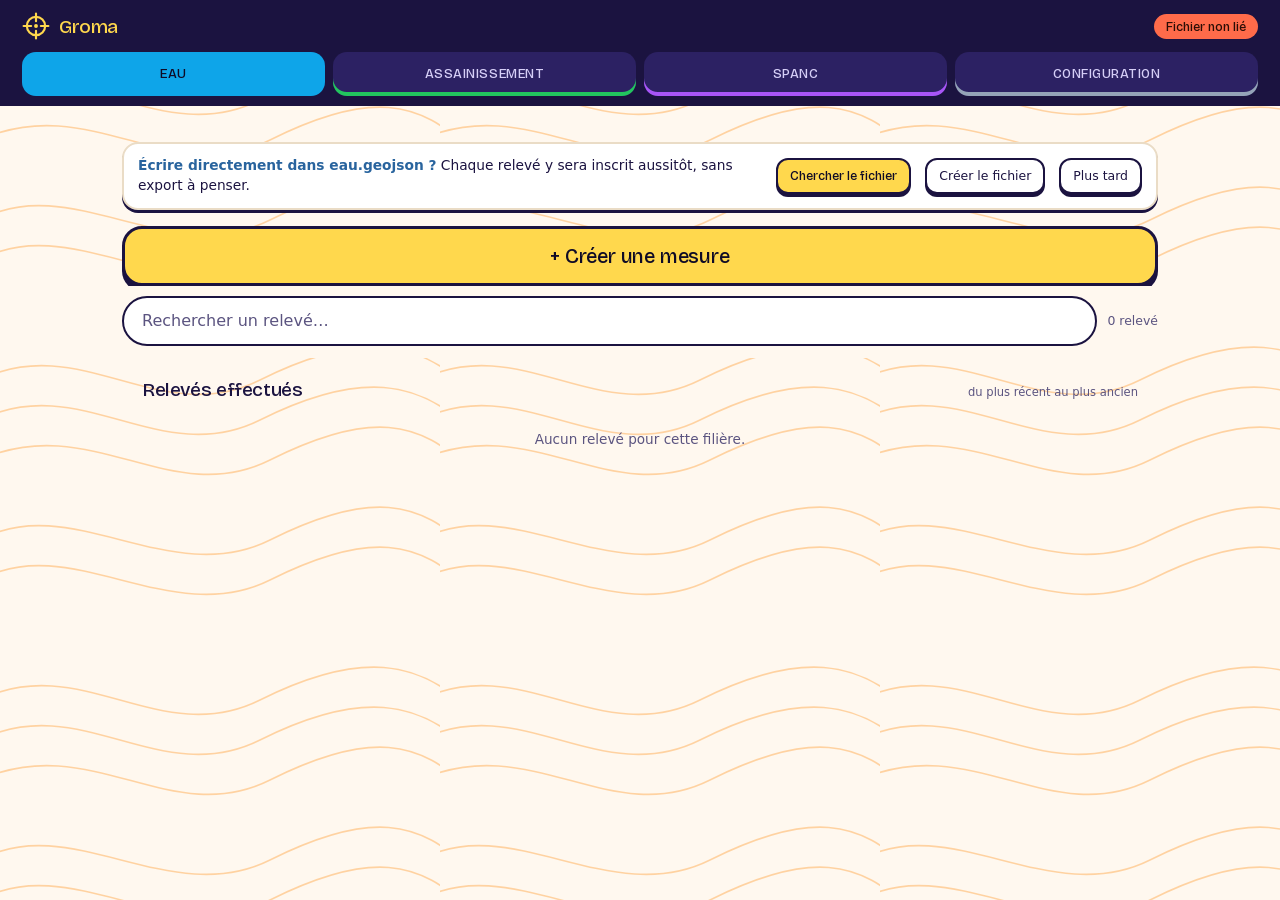
==== commit 49a8a267: "Style « carte topo » : couleurs vives, relief, police embarquée - Courbes de niveau en fond, bande d" ====
--- a/index.html
+++ b/index.html
@@ -17,7 +17,7 @@
   <meta name="description" content="Relevé GPS d'ouvrages Eau, Assainissement et SPANC vers un fichier GeoJSON par filière, prêt pour QGIS.">
   <meta name="color-scheme" content="light dark">
   <!-- Réécrite par app.js selon le thème choisi dans Configuration. -->
-  <meta name="theme-color" content="#ffffff">
+  <meta name="theme-color" content="#1b1340">
   <title>Groma</title>
   <link rel="icon" href="favicon.svg" type="image/svg+xml">
   <link rel="manifest" href="manifest.webmanifest">
@@ -27,9 +27,9 @@
   <link rel="apple-touch-icon" href="icons/icone-apple-180.png">
   <meta name="apple-mobile-web-app-capable" content="yes">
   <meta name="mobile-web-app-capable" content="yes">
-  <!-- « default » et non « black-translucent » : en thème clair, l'heure et la
-       batterie s'écriraient en blanc sur l'en-tête blanc. -->
-  <meta name="apple-mobile-web-app-status-bar-style" content="default">
+  <!-- L'en-tête est une bande d'encre dans les deux thèmes : l'heure et la
+       batterie s'y écrivent en blanc, la page passe sous la barre d'état. -->
+  <meta name="apple-mobile-web-app-status-bar-style" content="black-translucent">
   <meta name="apple-mobile-web-app-title" content="Groma">
 
   <link rel="stylesheet" href="css/style.css">
--- a/css/style.css
+++ b/css/style.css
@@ -1,40 +1,58 @@
 /* Groma — feuille unique. Écrite pour la tablette, l'outil de terrain réel ;
    les paliers descendants la rendent utilisable jusqu'au petit smartphone. */
 
-/* Thème clair par défaut : l'outil sert dehors, et un fond sombre se noie sous
-   les reflets du soleil bien plus vite qu'un fond clair. Le papier est cassé,
-   pas blanc pur, pour ne pas éblouir à l'ombre. Le sombre reste disponible :
-   choisi dans Configuration, ou laissé à l'appareil (data-theme="auto"). */
+/* Police des titres, de la marque et des boutons. Embarquée dans le dépôt et
+   précachée par le service worker : une police distante disparaîtrait hors
+   réseau. Licence SIL OFL, texte dans fonts/OFL.txt. Le texte courant reste en
+   police système, les coordonnées en chasse fixe. */
+@font-face {
+  font-family: "Bricolage Grotesque";
+  src: url("../fonts/bricolage-grotesque-latin.woff2") format("woff2");
+  font-weight: 500 800;
+  font-style: normal;
+  font-display: swap;
+}
+
+/* Monde « carte topo » : papier crème parcouru de courbes de niveau, encre
+   marine, jaune soleil pour l'action. Le clair reste le thème par défaut, parce
+   que l'outil sert dehors et que les reflets écrasent un écran sombre. Les
+   contours épais et les reliefs pleins ne sont pas qu'un style : ils restent
+   visibles au soleil, là où un filet gris de 1 px disparaît.
+   Le sombre est choisi dans Configuration ou laissé à l'appareil. */
 :root {
   color-scheme: light;
   --accent: #0ea5e9;
-  --fond: #f3f1ec;
+  --fond: #fff8ef;
   --fond-2: #ffffff;
-  --fond-3: #ebe8e1;
-  --bord: #d9d3c7;
-  /* Les champs ont leur propre bord : 3:1 minimum pour qu'un contour de
-     saisie reste visible au soleil, là où le bord décoratif peut s'effacer. */
-  --bord-champ: #8f877a;
-  --texte: #161a20;
-  --texte-faible: #4b535f;
-  --survol: #e3dfd6;
-  --segment-actif: #ffffff;
-  --danger: #b42318;
-  --succes: #1d7a3a;
-  --alerte: #9a5b00;
-  --alerte-fond: #fdf4e3;
-  --alerte-bord: #e3b25c;
-  --voile: rgba(22, 26, 32, 0.45);
-  --ombre-1: 0 1px 2px rgba(22, 26, 32, 0.06), 0 2px 8px rgba(22, 26, 32, 0.05);
-  --ombre-2: 0 12px 40px rgba(22, 26, 32, 0.22);
-  --rayon: 12px;
+  --fond-3: #fff0dc;
+  --encre: #1b1340;
+  --bord: #eadcc6;
+  --bord-champ: #1b1340;
+  --texte: #1b1340;
+  --texte-faible: #5b5480;
+  --survol: #fff3c4;
+  --soleil: #ffd84d;
+  --sur-couleur: #0f0b26;
+  --bande: #1b1340;
+  --bande-2: #2c2163;
+  --bande-texte: #d6cff7;
+  --courbes: #ffd2a1;
+  --danger: #c42b1c;
+  --succes: #137a3a;
+  --alerte: #8a5300;
+  --alerte-fond: #fff4d1;
+  --voile: rgba(27, 19, 64, 0.55);
+  --relief: 0 4px 0 var(--encre);
+  --relief-petit: 0 3px 0 var(--encre);
+  --rayon: 18px;
   --gouttiere: 16px;
+  --police-titres: "Bricolage Grotesque", system-ui, -apple-system, "Segoe UI", Roboto, sans-serif;
   --police-chiffres: ui-monospace, "SF Mono", "Roboto Mono", Menlo, Consolas, monospace;
 
-  /* Les couleurs de filière sont choisies pour un fond sombre : en texte sur
-     papier clair, le vert et le bleu ciel tombent sous 3:1. Mélangées à la
-     couleur du texte, elles foncent ici et s'éclaircissent en thème sombre,
-     sans seconde palette à tenir à jour dans config.js. */
+  /* Les couleurs de filière sont vives : en texte sur papier clair, le vert et
+     le bleu ciel tombent sous 3:1. Mélangées à la couleur du texte, elles
+     foncent ici et s'éclaircissent en sombre, sans seconde palette à tenir à
+     jour dans config.js. En aplat, elles portent toujours --sur-couleur. */
   --accent-texte: color-mix(in oklab, var(--accent) 58%, var(--texte));
 }
 
@@ -44,45 +62,47 @@
 @media (prefers-color-scheme: dark) {
   :root[data-theme="auto"] {
     color-scheme: dark;
-    --fond: #0b0f14;
-    --fond-2: #121821;
-    --fond-3: #1a2331;
-    --bord: #26313f;
-    --bord-champ: #5a6a80;
-    --texte: #e6edf5;
-    --texte-faible: #93a2b5;
-    --survol: #222d3d;
-    --segment-actif: #2a3648;
-    --danger: #f87171;
-    --succes: #4ade80;
-    --alerte: #fbbf24;
-    --alerte-fond: rgba(245, 158, 11, 0.08);
-    --alerte-bord: rgba(245, 158, 11, 0.55);
-    --voile: rgba(3, 6, 10, 0.75);
-    --ombre-1: none;
-    --ombre-2: 0 18px 50px rgba(0, 0, 0, 0.6);
+    --fond: #120c2e;
+    --fond-2: #1e1650;
+    --fond-3: #281e63;
+    --encre: #05030f;
+    --bord: #3a2f80;
+    --bord-champ: #8f84d6;
+    --texte: #f5f1ff;
+    --texte-faible: #c2b9ef;
+    --survol: #2f2470;
+    --bande: #0b0720;
+    --bande-2: #241a5a;
+    --bande-texte: #c9c1f2;
+    --courbes: #241b5c;
+    --danger: #ff8a7a;
+    --succes: #5ee38f;
+    --alerte: #ffd25e;
+    --alerte-fond: #2d2350;
+    --voile: rgba(5, 3, 15, 0.75);
   }
 }
 
 :root[data-theme="sombre"] {
   color-scheme: dark;
-  --fond: #0b0f14;
-  --fond-2: #121821;
-  --fond-3: #1a2331;
-  --bord: #26313f;
-  --bord-champ: #5a6a80;
-  --texte: #e6edf5;
-  --texte-faible: #93a2b5;
-  --survol: #222d3d;
-  --segment-actif: #2a3648;
-  --danger: #f87171;
-  --succes: #4ade80;
-  --alerte: #fbbf24;
-  --alerte-fond: rgba(245, 158, 11, 0.08);
-  --alerte-bord: rgba(245, 158, 11, 0.55);
-  --voile: rgba(3, 6, 10, 0.75);
-  --ombre-1: none;
-  --ombre-2: 0 18px 50px rgba(0, 0, 0, 0.6);
+  --fond: #120c2e;
+  --fond-2: #1e1650;
+  --fond-3: #281e63;
+  --encre: #05030f;
+  --bord: #3a2f80;
+  --bord-champ: #8f84d6;
+  --texte: #f5f1ff;
+  --texte-faible: #c2b9ef;
+  --survol: #2f2470;
+  --bande: #0b0720;
+  --bande-2: #241a5a;
+  --bande-texte: #c9c1f2;
+  --courbes: #241b5c;
+  --danger: #ff8a7a;
+  --succes: #5ee38f;
+  --alerte: #ffd25e;
+  --alerte-fond: #2d2350;
+  --voile: rgba(5, 3, 15, 0.75);
 }
 
 * { box-sizing: border-box; }
@@ -90,7 +110,6 @@
 html, body {
   margin: 0;
   padding: 0;
-  background: var(--fond);
   color: var(--texte);
   font-family: system-ui, -apple-system, "Segoe UI", Roboto, sans-serif;
   font-size: 16px;
@@ -101,6 +120,22 @@
    sans ces marges, l'en-tête passe sous l'heure et la batterie sur iPhone, et
    la dernière ligne sous la barre de gestes. `env()` vaut zéro partout
    ailleurs — aucun effet sur un écran sans encoche. */
+html { background: var(--fond); }
+
+/* Courbes de niveau en fond : un masque SVG peint à la couleur --courbes, pour
+   que le motif suive le thème sans seconde image. Le fond reste sur <html> :
+   posé sur <body>, il recouvrirait ce calque placé en dessous du contenu. */
+body::before {
+  content: "";
+  position: fixed;
+  inset: 0;
+  z-index: -1;
+  pointer-events: none;
+  background: var(--courbes);
+  -webkit-mask: url("data:image/svg+xml,%3Csvg xmlns='http://www.w3.org/2000/svg' width='440' height='320'%3E%3Cg fill='none' stroke='%23000' stroke-width='1.6'%3E%3Cpath d='M-20 60 C80 10 160 110 260 60 S420 20 470 70'/%3E%3Cpath d='M-20 100 C80 50 160 150 260 100 S420 60 470 110'/%3E%3Cpath d='M-20 140 C90 90 170 190 270 140 S420 100 470 150'/%3E%3Cpath d='M-20 220 C70 170 170 270 270 220 S420 180 470 230'/%3E%3Cpath d='M-20 260 C70 210 170 310 270 260 S420 220 470 270'/%3E%3C/g%3E%3C/svg%3E") 0 0 / 440px 320px repeat;
+  mask: url("data:image/svg+xml,%3Csvg xmlns='http://www.w3.org/2000/svg' width='440' height='320'%3E%3Cg fill='none' stroke='%23000' stroke-width='1.6'%3E%3Cpath d='M-20 60 C80 10 160 110 260 60 S420 20 470 70'/%3E%3Cpath d='M-20 100 C80 50 160 150 260 100 S420 60 470 110'/%3E%3Cpath d='M-20 140 C90 90 170 190 270 140 S420 100 470 150'/%3E%3Cpath d='M-20 220 C70 170 170 270 270 220 S420 180 470 230'/%3E%3Cpath d='M-20 260 C70 210 170 310 270 260 S420 220 470 270'/%3E%3C/g%3E%3C/svg%3E") 0 0 / 440px 320px repeat;
+}
+
 body {
   padding-bottom: calc(40px + env(safe-area-inset-bottom));
   padding-left: env(safe-area-inset-left);
@@ -113,8 +148,7 @@
   position: sticky;
   top: 0;
   z-index: 20;
-  background: var(--fond-2);
-  box-shadow: var(--ombre-1);
+  background: var(--bande);
   /* Le fond monte sous la barre d'état plutôt que de s'arrêter net : la zone
      système reste dans la continuité de l'application. */
   padding-top: env(safe-area-inset-top);
@@ -126,75 +160,88 @@
   justify-content: space-between;
   gap: 12px;
   padding: 12px var(--gouttiere);
-  border-bottom: 1px solid var(--bord);
 }
 
 /* La marque est l'instrument : une croix de visée dans son cercle, le geste
-   central de l'application. Elle prend la couleur de l'onglet actif. */
+   central de l'application, en jaune soleil sur la bande d'encre. */
 .entete h1 {
   display: flex;
   align-items: center;
   gap: 9px;
-  font-size: 1.15rem;
+  font-family: var(--police-titres);
+  font-size: 1.4rem;
   margin: 0;
-  letter-spacing: -0.01em;
-  font-weight: 700;
+  letter-spacing: -0.02em;
+  font-weight: 800;
+  color: var(--soleil);
 }
 
 .marque {
-  width: 26px;
-  height: 26px;
+  width: 28px;
+  height: 28px;
   flex: 0 0 auto;
-  color: var(--accent-texte);
-}
-
+}
+
+/* Sur la bande d'encre, sombre dans les deux thèmes : les pastilles ont des
+   couleurs fixes, lisibles sur ce fond-là. */
 .badge-fichier {
-  font-size: 0.72rem;
-  color: var(--texte-faible);
-  border: 1px solid var(--bord);
+  font-family: var(--police-titres);
+  font-size: 0.78rem;
+  font-weight: 800;
+  color: var(--bande-texte);
+  background: var(--bande-2);
   border-radius: 999px;
-  padding: 4px 10px;
+  padding: 5px 12px;
   white-space: nowrap;
   overflow: hidden;
   text-overflow: ellipsis;
   max-width: 45vw;
 }
 
-.badge-fichier[data-etat="lie"] { color: var(--succes); border-color: var(--succes); }
-.badge-fichier[data-etat="absent"] { color: var(--alerte); border-color: var(--alerte); }
-.badge-fichier[data-etat="neutre"] { color: var(--texte-faible); border-color: var(--bord); }
+.badge-fichier[data-etat="lie"] { color: #0b3d1d; background: #3ee07a; }
+.badge-fichier[data-etat="absent"] { color: #2a0d05; background: #ff6b4a; }
+.badge-fichier[data-etat="neutre"] { color: var(--bande-texte); background: var(--bande-2); }
 
 /* ---------- Onglets ---------- */
 
+/* Des pastilles sur la bande d'encre : chaque filière garde un liseré de sa
+   couleur, l'onglet actif en prend l'aplat. */
 .onglets {
   display: grid;
   grid-template-columns: repeat(4, 1fr);
-  border-bottom: 1px solid var(--bord);
+  gap: 8px;
+  padding: 0 var(--gouttiere) 10px;
 }
 
 .onglet {
   appearance: none;
   border: 0;
-  background: transparent;
-  color: var(--texte-faible);
+  border-radius: 14px;
+  background: var(--bande-2);
+  color: var(--bande-texte);
   font: inherit;
-  font-size: 0.72rem;
-  font-weight: 600;
-  letter-spacing: 0.06em;
-  padding: 12px 4px;
+  font-family: var(--police-titres);
+  font-size: 0.78rem;
+  font-weight: 800;
+  letter-spacing: 0.04em;
+  padding: 11px 4px;
+  min-height: 44px;
   cursor: pointer;
-  border-bottom: 3px solid transparent;
+  box-shadow: inset 0 -4px 0 var(--couleur-onglet, var(--accent));
   overflow: hidden;
   text-overflow: ellipsis;
   white-space: nowrap;
 }
 
-.onglet:hover { color: var(--texte); }
-
-.onglet[aria-selected="true"] {
-  color: var(--couleur-onglet, var(--accent));
-  color: color-mix(in oklab, var(--couleur-onglet, var(--accent)) 58%, var(--texte));
-  border-bottom-color: var(--couleur-onglet, var(--accent));
+/* Sélecteurs à :not(:disabled) : sans eux, le survol générique des boutons,
+   plus spécifique, remplaçait l'aplat de l'onglet actif sous le doigt. */
+.onglet:hover:not(:disabled) { background: var(--bande-2); color: #ffffff; }
+
+.onglet[aria-selected="true"],
+.onglet[aria-selected="true"]:hover:not(:disabled) {
+  background: var(--couleur-onglet, var(--accent));
+  color: var(--sur-couleur);
+  box-shadow: none;
 }
 
 /* Deux libellés par onglet : le long disparaît quand il ne tient plus. */
@@ -202,7 +249,8 @@
 
 /* Seuil mesuré : « CONFIGURATION » déborde encore de sa colonne à 430 px. */
 @media (max-width: 480px) {
-  .onglet { font-size: 0.68rem; letter-spacing: 0.03em; padding: 12px 2px; }
+  .onglets { gap: 6px; }
+  .onglet { font-size: 0.7rem; letter-spacing: 0.02em; padding: 11px 2px; }
   .onglet-long { display: none; }
   .onglet-court { display: inline; }
 }
@@ -215,10 +263,19 @@
 
 .bloc {
   background: var(--fond-2);
-  border: 1px solid var(--bord);
+  border: 2px solid var(--encre);
   border-radius: var(--rayon);
+  box-shadow: var(--relief);
   padding: 14px;
-  margin-bottom: 14px;
+  margin-bottom: 18px;
+}
+
+/* La liste des relevés n'a pas de cadre : chaque relevé est déjà une fiche. */
+.bloc--registre {
+  background: transparent;
+  border: 0;
+  box-shadow: none;
+  padding: 0;
 }
 
 /* Titres en casse normale et à la couleur du texte : les petites capitales
@@ -226,10 +283,11 @@
 .bloc > h2,
 .bloc-titre h2 {
   margin: 0 0 12px;
-  font-size: 1rem;
-  letter-spacing: -0.01em;
+  font-family: var(--police-titres);
+  font-size: 1.2rem;
+  letter-spacing: -0.02em;
   color: var(--texte);
-  font-weight: 650;
+  font-weight: 800;
 }
 
 .bloc-titre {
@@ -270,9 +328,9 @@
   font-size: 0.95rem;
   color: var(--texte);
   background: var(--fond-2);
-  border: 1px solid var(--bord-champ);
-  border-radius: 8px;
-  padding: 10px 11px;
+  border: 2px solid var(--bord-champ);
+  border-radius: 12px;
+  padding: 9px 12px;
   width: 100%;
   min-height: 44px; /* cible tactile confortable avec des gants */
 }
@@ -295,50 +353,45 @@
 
 .actions { display: flex; flex-wrap: wrap; gap: 10px; margin-top: 14px; }
 
+/* Un bouton est une pièce en relief : il s'enfonce à l'appui. Au doigt et
+   avec des gants, c'est le seul retour qu'on sent avant que l'écran change. */
 button {
   font: inherit;
-  font-weight: 600;
-  border-radius: 8px;
-  border: 1px solid var(--bord-champ);
+  font-weight: 700;
+  border-radius: 12px;
+  border: 2px solid var(--encre);
   background: var(--fond-2);
   color: var(--texte);
-  padding: 12px 16px;
+  padding: 11px 16px;
   min-height: 46px;
   cursor: pointer;
-}
-
-/* Le survol fonce le fond au lieu de colorer le bord : un bord coloré se
-   confondait avec l'état actif des fonds de carte. */
+  box-shadow: var(--relief-petit);
+  transition: transform 0.08s ease-out, box-shadow 0.08s ease-out;
+}
+
 button:hover:not(:disabled) { background: var(--survol); }
-button:disabled { opacity: 0.45; cursor: not-allowed; }
+button:active:not(:disabled) { transform: translateY(2px); box-shadow: 0 1px 0 var(--encre); }
+button:disabled { opacity: 0.45; cursor: not-allowed; box-shadow: none; }
 
 /* Un halo net au clavier seulement : au doigt, il resterait collé au bouton
    après chaque appui. */
 button:focus-visible, a:focus-visible, summary:focus-visible {
-  outline: 2px solid var(--accent);
-  outline-offset: 2px;
-}
-
-/* Texte quasi noir sur les trois couleurs de filière : au moins 4,5:1 sur
-   chacune, quel que soit le thème. */
+  outline: 3px solid var(--accent);
+  outline-offset: 3px;
+}
+
+/* Jaune soleil pour l'action, dans tous les onglets : la couleur dit « ici on
+   agit », la filière se lit déjà à l'onglet. */
 .btn-primaire {
-  background: var(--accent);
-  border-color: transparent;
-  color: #06121c;
-  box-shadow: var(--ombre-1);
-}
-
-.btn-primaire:hover:not(:disabled) {
-  background: var(--accent);
-  filter: brightness(1.06);
-}
-
-/* L'onglet Configuration n'a pas de filière : sa couleur est un gris ardoise,
-   qui faisait passer son bouton principal pour désactivé. Il prend l'encre. */
-#vue-configuration .btn-primaire { background: var(--texte); color: var(--fond-2); }
-#vue-configuration .btn-primaire:hover:not(:disabled) { background: var(--texte); }
-
-.btn-danger { color: var(--danger); border-color: color-mix(in oklab, var(--danger) 45%, transparent); }
+  font-family: var(--police-titres);
+  font-weight: 800;
+  background: var(--soleil);
+  color: var(--sur-couleur);
+}
+
+.btn-primaire:hover:not(:disabled) { background: #ffe27a; }
+
+.btn-danger { color: var(--danger); }
 .btn-plein { flex: 1 1 100%; }
 
 /* ---------- Acquisition GPS ---------- */
@@ -346,9 +399,10 @@
 /* L'acquisition n'a plus de bouton : elle part à l'ouverture de la fenêtre de
    mesure. Seule la jauge dit que la série tourne encore. */
 .progression {
-  height: 4px;
-  background: var(--fond-3);
-  border-radius: 2px;
+  height: 10px;
+  background: var(--fond-2);
+  border: 2px solid var(--encre);
+  border-radius: 999px;
   overflow: hidden;
   margin-top: 10px;
 }
@@ -441,16 +495,17 @@
   font-variant-numeric: tabular-nums;
 }
 
-/* Les relevés sont des lignes d'un registre, séparées d'un filet, pas des
-   cartes posées dans la carte du bloc : l'onglet dit déjà la filière. */
-.liste { list-style: none; margin: 0; padding: 0; display: flex; flex-direction: column; }
+/* Chaque relevé est une fiche posée sur la carte, comme une étiquette de
+   terrain ; la liste qui les porte n'a pas de cadre (.bloc--registre). */
+.liste { list-style: none; margin: 0; padding: 0; display: flex; flex-direction: column; gap: 14px; }
 
 .point {
-  border-top: 1px solid var(--bord);
-  padding: 12px 0;
-}
-
-.point:first-child { border-top: 0; padding-top: 4px; }
+  background: var(--fond-2);
+  border: 2px solid var(--encre);
+  border-radius: var(--rayon);
+  box-shadow: var(--relief);
+  padding: 12px 14px;
+}
 
 .point-entete {
   display: flex;
@@ -459,7 +514,14 @@
   gap: 10px;
 }
 
-.point-ref { font-family: var(--police-chiffres); font-weight: 600; font-size: 0.88rem; flex: 1; }
+.point-ref {
+  font-family: var(--police-titres);
+  font-weight: 800;
+  font-size: 1.05rem;
+  letter-spacing: -0.01em;
+  color: var(--accent-texte);
+  flex: 1;
+}
 .point-date { font-size: 0.7rem; color: var(--texte-faible); white-space: nowrap; }
 .point-detail { font-size: 0.8rem; color: var(--texte-faible); margin-top: 4px; word-break: break-word; }
 .point-coord {
@@ -476,29 +538,33 @@
 .lien-carte {
   color: var(--accent-texte);
   font-family: var(--police-chiffres);
+  font-weight: 600;
   text-decoration: none;
-  border: 1px solid var(--bord);
-  border-radius: 6px;
+  background: color-mix(in oklab, var(--accent) 14%, var(--fond-2));
+  border: 2px solid var(--accent);
+  border-radius: 10px;
   padding: 8px 10px;
   min-height: 36px;
   display: inline-flex;
   align-items: center;
 }
 
-.lien-carte:hover, .lien-carte:focus-visible { border-color: var(--accent); text-decoration: underline; }
-
-.point-precision { color: var(--texte-faible); font-family: var(--police-chiffres); }
-
+.lien-carte:hover, .lien-carte:focus-visible { text-decoration: underline; }
+
+.point-precision { color: var(--texte-faible); font-family: var(--police-chiffres); font-weight: 700; }
+
+/* Aplat vert fixe : la pastille se lit de la même façon dans les deux thèmes. */
 .point-methode {
-  color: var(--succes);
-  border: 1px solid color-mix(in oklab, var(--succes) 40%, transparent);
+  color: #0b3d1d;
+  background: #3ee07a;
   border-radius: 999px;
-  padding: 2px 8px;
-  font-size: 0.7rem;
+  padding: 3px 10px;
+  font-size: 0.72rem;
+  font-weight: 800;
 }
 
 .point-actions { display: flex; gap: 8px; margin-top: 10px; flex-wrap: wrap; }
-.point-actions button { padding: 7px 12px; min-height: 36px; font-size: 0.78rem; font-weight: 500; }
+.point-actions button { padding: 7px 12px; min-height: 38px; font-size: 0.8rem; }
 
 .vide-message {
   color: var(--texte-faible);
@@ -512,8 +578,8 @@
 .fichiers { display: flex; flex-direction: column; gap: 10px; margin: 12px 0; }
 
 .fichier {
-  border: 1px solid var(--bord);
-  border-radius: 10px;
+  border: 2px solid var(--bord);
+  border-radius: 14px;
   padding: 10px 12px;
   background: var(--fond);
 }
@@ -525,8 +591,8 @@
 .stat-label::before {
   content: "";
   display: inline-block;
-  width: 8px;
-  height: 8px;
+  width: 10px;
+  height: 10px;
   margin-right: 6px;
   border-radius: 50%;
   background: var(--couleur-filiere, var(--texte-faible));
@@ -565,7 +631,7 @@
 }
 
 .note-alerte {
-  border: 1px solid var(--alerte-bord);
+  border: 2px solid var(--encre);
   background: var(--alerte-fond);
   color: var(--texte);
   padding: 10px 12px;
@@ -576,13 +642,13 @@
 
 .stat {
   flex: 1 1 120px;
-  border: 1px solid var(--bord);
-  border-radius: 10px;
+  border: 2px solid var(--bord);
+  border-radius: 14px;
   padding: 10px 12px;
   background: var(--fond);
 }
 
-.stat-valeur { font-family: var(--police-chiffres); font-size: 1.5rem; font-weight: 600; font-variant-numeric: tabular-nums; }
+.stat-valeur { font-family: var(--police-titres); font-size: 1.7rem; font-weight: 800; font-variant-numeric: tabular-nums; }
 .stat-label { font-size: 0.68rem; text-transform: uppercase; letter-spacing: 0.08em; color: var(--texte-faible); }
 
 .case { display: flex; align-items: center; gap: 10px; min-height: 44px; }
@@ -612,10 +678,11 @@
 }
 
 .barre-recherche input {
-  min-height: 48px;
+  min-height: 50px;
   font-size: 1rem;
+  border-color: var(--encre);
   border-radius: 999px;
-  padding-left: 16px;
+  padding-left: 18px;
 }
 
 .barre-recherche .compteur {
@@ -634,11 +701,16 @@
 /* Première chose à l'écran, pleine largeur : c'est l'action de l'onglet. */
 .btn-creer {
   width: 100%;
-  min-height: 56px;
-  font-size: 1.05rem;
-  letter-spacing: 0.02em;
-  margin-top: 14px;
-}
+  min-height: 62px;
+  font-size: 1.25rem;
+  letter-spacing: -0.01em;
+  border-width: 3px;
+  border-radius: 20px;
+  box-shadow: 0 5px 0 var(--encre);
+  margin-top: 16px;
+}
+
+.btn-creer:active:not(:disabled) { transform: translateY(3px); box-shadow: 0 2px 0 var(--encre); }
 
 /* ---------- Relevés encore dans le seul navigateur ---------- */
 
@@ -652,8 +724,9 @@
   gap: 10px 14px;
   margin-top: 14px;
   padding: 12px 14px;
-  border: 1px solid var(--alerte-bord);
-  border-radius: 10px;
+  border: 2px solid var(--encre);
+  border-radius: 16px;
+  box-shadow: var(--relief-petit);
   background: var(--alerte-fond);
 }
 
@@ -723,14 +796,14 @@
 }
 
 .favori {
-  font-size: 0.8rem;
-  font-weight: 500;
-  padding: 8px 12px;
+  font-size: 0.82rem;
+  padding: 8px 14px;
   min-height: 40px;
   border-radius: 999px;
-  border-color: color-mix(in oklab, var(--accent) 55%, transparent);
+  border-color: var(--accent);
   color: var(--accent-texte);
-  background: transparent;
+  background: color-mix(in oklab, var(--accent) 12%, var(--fond-2));
+  box-shadow: none;
 }
 
 .point-etoile {
@@ -739,19 +812,22 @@
   min-height: 40px;
   font-size: 1.1rem;
   line-height: 1;
+  font-size: 1.35rem;
   border-color: transparent;
   background: transparent;
+  box-shadow: none;
   color: var(--texte-faible);
   flex-shrink: 0;
 }
 
-.point-etoile--actif { color: var(--alerte); }
-.point-etoile:hover:not(:disabled) { background: var(--survol); color: var(--alerte); }
+/* Orange vif fixe : l'étoile se lit sur la fiche blanche comme sur la violette. */
+.point-etoile--actif { color: #ff9f1c; }
+.point-etoile:hover:not(:disabled) { background: var(--survol); color: #ff9f1c; }
 
 .zone-position {
   padding-bottom: 14px;
   margin-bottom: 14px;
-  border-bottom: 1px solid var(--bord);
+  border-bottom: 2px dashed var(--bord);
 }
 
 /* ---------- Cascade type / modèle / détail ---------- */
@@ -764,13 +840,13 @@
   gap: 12px;
   padding: 12px;
   margin-bottom: 14px;
-  background: var(--fond-3);
-  border: 1px solid var(--bord);
-  border-radius: 8px;
+  background: color-mix(in oklab, var(--accent) 12%, var(--fond-2));
+  border: 2px solid var(--encre);
+  border-radius: 16px;
 }
 
 .cascade select { background: var(--fond-2); }
-.cascade .champ label { color: var(--texte); font-weight: 600; }
+.cascade .champ label { color: var(--texte); font-weight: 700; }
 .cascade select:disabled { opacity: 0.5; }
 
 /* ---------- Note de terrain ---------- */
@@ -785,8 +861,8 @@
 .catalogue { display: flex; flex-direction: column; gap: 10px; margin: 12px 0; }
 
 .cat-filiere {
-  border: 1px solid var(--bord);
-  border-radius: 10px;
+  border: 2px solid var(--bord);
+  border-radius: 14px;
   background: var(--fond);
 }
 
@@ -858,6 +934,7 @@
   color: var(--danger);
   border-color: transparent;
   background: transparent;
+  box-shadow: none;
 }
 
 .cat-suppr:hover { border-color: var(--danger); }
@@ -898,10 +975,10 @@
   max-height: 100%;
   overflow-y: auto;
   background: var(--fond-2);
-  border: 1px solid var(--bord);
-  border-radius: var(--rayon);
+  border: 3px solid var(--encre);
+  border-radius: 22px;
   padding: 14px;
-  box-shadow: var(--ombre-2);
+  box-shadow: 0 6px 0 var(--encre);
 }
 
 .modale-entete {
@@ -916,10 +993,11 @@
 .modale-entete h2 {
   margin: 0;
   flex: 1;
-  font-size: 1.1rem;
-  letter-spacing: -0.01em;
+  font-family: var(--police-titres);
+  font-size: 1.35rem;
+  letter-spacing: -0.02em;
   color: var(--texte);
-  font-weight: 650;
+  font-weight: 800;
 }
 
 .modale-fermer {
@@ -938,8 +1016,9 @@
   position: relative;
   height: clamp(220px, 44vh, 400px);
   overflow: hidden;
-  border: 1px solid var(--bord);
-  border-radius: 8px;
+  border: 3px solid var(--encre);
+  border-radius: 18px;
+  box-shadow: var(--relief);
   background: var(--fond-3);
   cursor: grab;
   touch-action: none; /* sans quoi le défilement de la page capte le geste */
@@ -973,10 +1052,13 @@
   box-shadow: 0 0 0 1px rgba(2, 8, 20, 0.7);
 }
 
+/* Le cercle de précision prend la couleur de la filière : on sait d'un coup
+   d'œil dans quel onglet on relève. */
 .carte-marqueur--precision {
   border-radius: 50%;
-  background: rgba(56, 189, 248, 0.14);
-  border: 1px solid rgba(56, 189, 248, 0.5);
+  background: rgba(56, 189, 248, 0.18);
+  background: color-mix(in oklab, var(--accent) 22%, transparent);
+  border: 3px solid var(--accent);
 }
 
 /* Le repère ne bouge jamais : c'est la carte qui se déplace dessous. */
@@ -1086,30 +1168,33 @@
    d'œil, là où trois boutons à bord coloré se confondaient avec le survol. */
 .carte-fonds {
   display: flex;
-  gap: 2px;
+  gap: 3px;
   padding: 3px;
-  border: 1px solid var(--bord);
-  border-radius: 10px;
-  background: var(--fond-3);
+  border: 2px solid var(--encre);
+  border-radius: 14px;
+  background: var(--fond-2);
+  box-shadow: var(--relief-petit);
 }
 
 .carte-fond {
   padding: 7px 11px;
   min-height: 36px;
-  font-size: 0.76rem;
-  font-weight: 500;
+  font-size: 0.78rem;
+  font-weight: 700;
   border-color: transparent;
-  border-radius: 7px;
+  border-radius: 10px;
   background: transparent;
+  box-shadow: none;
   color: var(--texte-faible);
 }
+
+.carte-fond:active:not(:disabled) { transform: none; box-shadow: none; }
 
 .carte-fond--actif,
 .carte-fond--actif:hover:not(:disabled) {
-  background: var(--segment-actif);
-  color: var(--texte);
-  font-weight: 650;
-  box-shadow: var(--ombre-1);
+  background: var(--accent);
+  color: var(--sur-couleur);
+  font-weight: 800;
 }
 
 .carte-zoom { display: flex; align-items: center; gap: 6px; }
@@ -1142,8 +1227,8 @@
 
 .carte-coord {
   font-family: var(--police-chiffres);
-  font-size: 1.05rem;
-  font-weight: 650;
+  font-size: 1.15rem;
+  font-weight: 800;
   letter-spacing: -0.01em;
 }
 .carte-ecart { color: var(--texte-faible); }
@@ -1165,8 +1250,8 @@
 .fonds { display: flex; flex-direction: column; gap: 10px; margin: 12px 0; }
 
 .fond {
-  border: 1px solid var(--bord);
-  border-radius: 10px;
+  border: 2px solid var(--bord);
+  border-radius: 14px;
   padding: 11px 12px;
   background: var(--fond);
 }
@@ -1198,14 +1283,15 @@
   gap: 10px;
   background: var(--texte);
   color: var(--fond-2);
-  border-radius: 10px;
+  border: 2px solid var(--encre);
+  border-radius: 14px;
   padding: 12px 16px;
-  font-size: 0.86rem;
-  font-weight: 500;
+  font-size: 0.88rem;
+  font-weight: 700;
   max-width: calc(100vw - 32px);
   transition: transform 0.24s cubic-bezier(0.22, 1, 0.36, 1);
   z-index: 50;
-  box-shadow: var(--ombre-2);
+  box-shadow: var(--relief);
 }
 
 #toast::before {
@@ -1252,7 +1338,7 @@
   .modale-fenetre { max-width: 720px; padding: 20px; }
   .btn-creer { min-height: 60px; }
 
-  .point { padding: 14px 0; }
+  .point { padding: 14px 16px; }
   .fichiers { display: grid; grid-template-columns: 1fr 1fr; gap: 12px; }
 }
 
@@ -1283,7 +1369,8 @@
   .entete { padding: 6px var(--gouttiere); }
   .entete h1 { font-size: 0.85rem; }
 
-  .onglet { padding: 8px 4px; }
+  .onglets { padding-bottom: 6px; }
+  .onglet { padding: 7px 4px; min-height: 36px; }
 
   main { padding-top: 10px; }
   .bloc { padding: 10px 12px; margin-bottom: 10px; }
@@ -1329,7 +1416,10 @@
   .carte { height: clamp(200px, 40vh, 320px); }
   .carte--mesure { height: clamp(170px, 30vh, 260px); }
   .carte-barre { gap: 8px; }
-  .carte-fond { padding: 7px 9px; font-size: 0.72rem; }
+  /* Le sélecteur segmenté passe sur deux lignes plutôt que de déborder : à
+     280 px, les trois libellés ne tiennent pas côte à côte. */
+  .carte-fonds { flex-wrap: wrap; }
+  .carte-fond { flex: 1 1 auto; padding: 7px 8px; font-size: 0.72rem; }
   .carte-echelle { margin-left: 0; }
 
   .stat { flex-basis: calc(50% - 5px); padding: 9px 10px; }
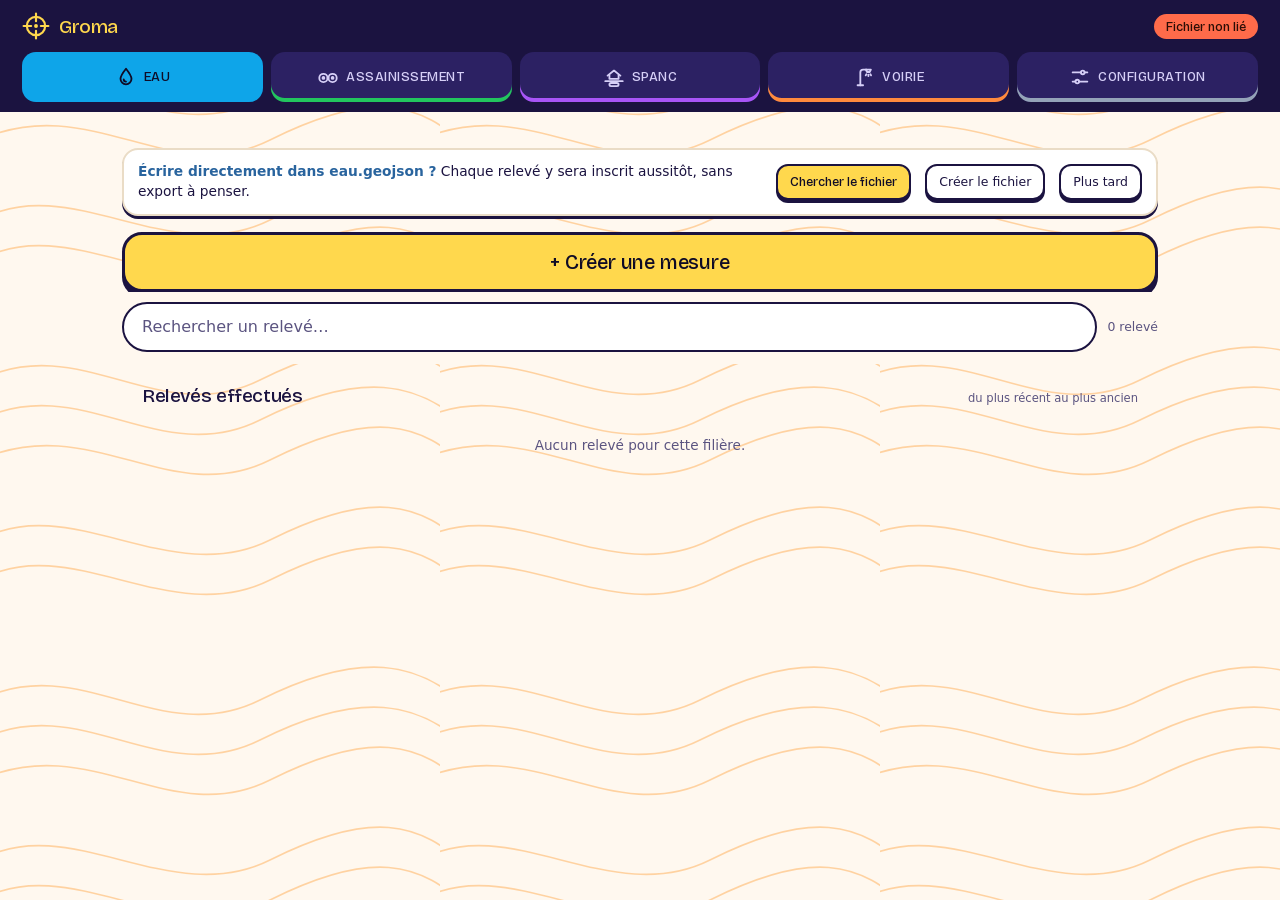
==== commit bc049e93: "Ajoute l'onglet Voirie et des pictos dans les onglets - Filière Voirie : orange, références VOI, fic" ====
--- a/index.html
+++ b/index.html
@@ -14,7 +14,7 @@
 <head>
   <meta charset="utf-8">
   <meta name="viewport" content="width=device-width, initial-scale=1, viewport-fit=cover">
-  <meta name="description" content="Relevé GPS d'ouvrages Eau, Assainissement et SPANC vers un fichier GeoJSON par filière, prêt pour QGIS.">
+  <meta name="description" content="Relevé GPS d'ouvrages Eau, Assainissement, SPANC et Voirie vers un fichier GeoJSON par filière, prêt pour QGIS.">
   <meta name="color-scheme" content="light dark">
   <!-- Réécrite par app.js selon le thème choisi dans Configuration. -->
   <meta name="theme-color" content="#1b1340">
--- a/css/style.css
+++ b/css/style.css
@@ -206,14 +206,21 @@
 
 /* Des pastilles sur la bande d'encre : chaque filière garde un liseré de sa
    couleur, l'onglet actif en prend l'aplat. */
+/* Autant de colonnes que d'onglets : une filière ajoutée dans config.js trouve
+   sa place sans retoucher la feuille. */
 .onglets {
   display: grid;
-  grid-template-columns: repeat(4, 1fr);
+  grid-auto-flow: column;
+  grid-auto-columns: minmax(0, 1fr);
   gap: 8px;
   padding: 0 var(--gouttiere) 10px;
 }
 
 .onglet {
+  display: flex;
+  align-items: center;
+  justify-content: center;
+  gap: 7px;
   appearance: none;
   border: 0;
   border-radius: 14px;
@@ -244,15 +251,24 @@
   box-shadow: none;
 }
 
-/* Deux libellés par onglet : le long disparaît quand il ne tient plus. */
+.onglet-picto { display: inline-flex; flex: 0 0 auto; }
+.onglet-long, .onglet-court { overflow: hidden; text-overflow: ellipsis; }
+
+/* Trois paliers : nom complet sur tablette large, nom court en dessous (cinq
+   colonnes, « ASSAINISSEMENT » ne tient plus à 1024 px moins les gouttières),
+   picto seul au téléphone. */
 .onglet-court { display: none; }
 
-/* Seuil mesuré : « CONFIGURATION » déborde encore de sa colonne à 430 px. */
-@media (max-width: 480px) {
-  .onglets { gap: 6px; }
-  .onglet { font-size: 0.7rem; letter-spacing: 0.02em; padding: 11px 2px; }
+@media (max-width: 1100px) {
   .onglet-long { display: none; }
   .onglet-court { display: inline; }
+}
+
+@media (max-width: 600px) {
+  .onglets { gap: 6px; }
+  .onglet { padding: 10px 2px; }
+  .onglet-court { display: none; }
+  .onglet-picto svg { width: 24px; height: 24px; }
 }
 
 /* ---------- Structure ---------- */
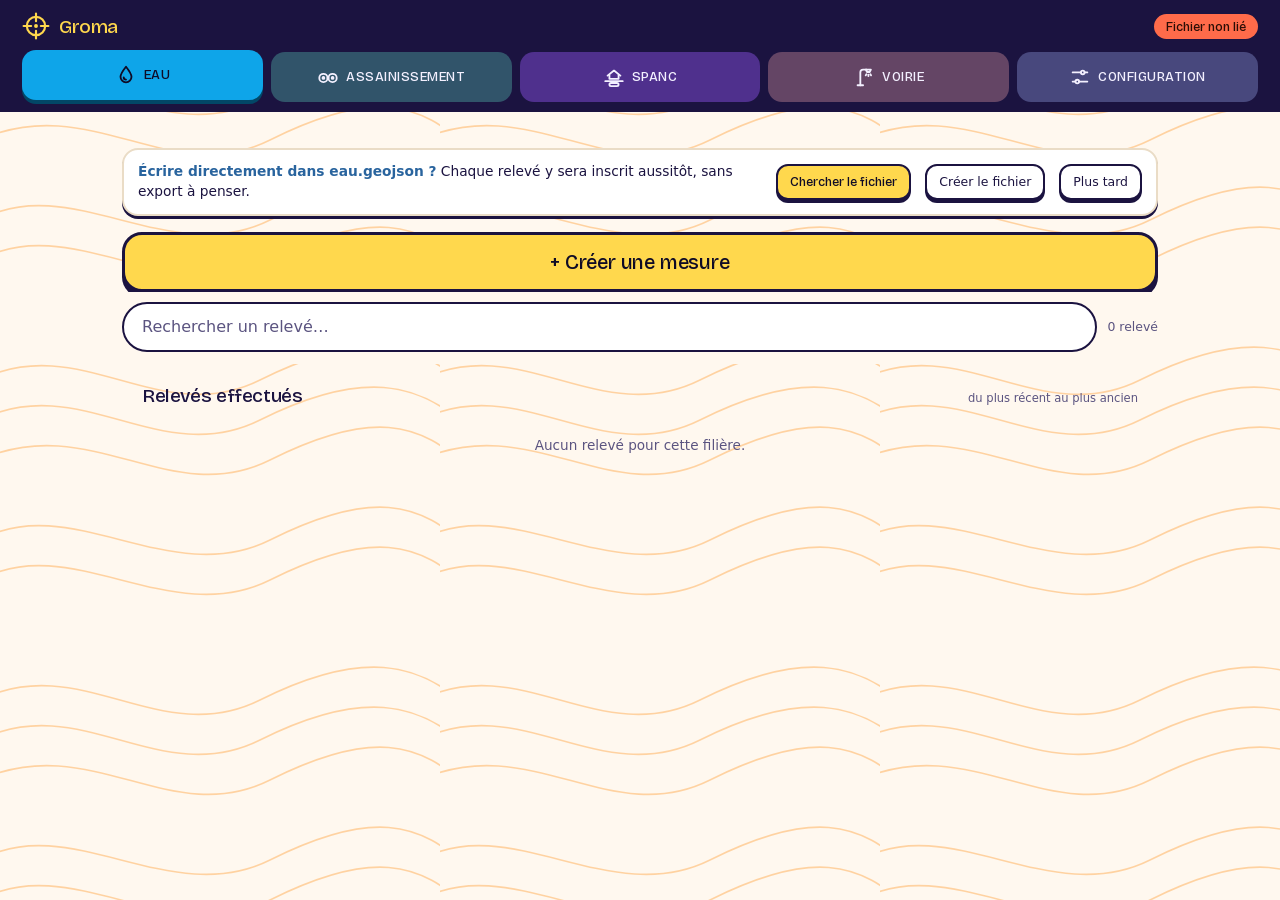
==== commit f08bf1d0: "Affiche une nouvelle version dès l'ouverture de l'application - La page se recharge une fois quand u" ====
--- a/index.html
+++ b/index.html
@@ -73,6 +73,17 @@
     // conséquence — Groma fonctionne à l'identique sans service worker, il
     // n'apporte que l'installation et le hors-ligne.
     if ('serviceWorker' in navigator) {
+      // Une page déjà contrôlée qui change de worker vient de recevoir une
+      // nouvelle version : elle se recharge pour l'afficher, au lieu d'attendre
+      // l'ouverture suivante. Sauf pendant une mesure — un rechargement
+      // perdrait la saisie en cours ; la nouvelle version attendra.
+      var dejaControlee = !!navigator.serviceWorker.controller;
+      var rechargee = false;
+      navigator.serviceWorker.addEventListener('controllerchange', function () {
+        if (!dejaControlee || rechargee || document.body.hasAttribute('data-modale')) return;
+        rechargee = true;
+        window.location.reload();
+      });
       window.addEventListener('load', function () {
         navigator.serviceWorker.register('service-worker.js').catch(function () {});
       });
--- a/css/style.css
+++ b/css/style.css
@@ -216,6 +216,10 @@
   padding: 0 var(--gouttiere) 10px;
 }
 
+/* Chaque onglet porte une teinte pâle de sa filière ; l'onglet ouvert prend
+   l'aplat vif et un socle de la même couleur, plus sombre, qui le fait
+   ressortir. Un simple liseré sous les autres se lisait comme un second état,
+   pas comme la couleur de la filière. */
 .onglet {
   display: flex;
   align-items: center;
@@ -225,7 +229,8 @@
   border: 0;
   border-radius: 14px;
   background: var(--bande-2);
-  color: var(--bande-texte);
+  background: color-mix(in oklab, var(--couleur-onglet, var(--accent)) 30%, var(--bande-2));
+  color: #f3f0ff;
   font: inherit;
   font-family: var(--police-titres);
   font-size: 0.78rem;
@@ -234,22 +239,28 @@
   padding: 11px 4px;
   min-height: 44px;
   cursor: pointer;
-  box-shadow: inset 0 -4px 0 var(--couleur-onglet, var(--accent));
+  box-shadow: none;
   overflow: hidden;
   text-overflow: ellipsis;
   white-space: nowrap;
 }
 
 /* Sélecteurs à :not(:disabled) : sans eux, le survol générique des boutons,
-   plus spécifique, remplaçait l'aplat de l'onglet actif sous le doigt. */
-.onglet:hover:not(:disabled) { background: var(--bande-2); color: #ffffff; }
+   plus spécifique, remplaçait la couleur de l'onglet sous le doigt. */
+.onglet:hover:not(:disabled) {
+  background: color-mix(in oklab, var(--couleur-onglet, var(--accent)) 45%, var(--bande-2));
+  color: #ffffff;
+}
 
 .onglet[aria-selected="true"],
 .onglet[aria-selected="true"]:hover:not(:disabled) {
   background: var(--couleur-onglet, var(--accent));
   color: var(--sur-couleur);
-  box-shadow: none;
-}
+  box-shadow: 0 4px 0 color-mix(in oklab, var(--couleur-onglet, var(--accent)) 55%, #000);
+  transform: translateY(-2px);
+}
+
+.onglet:active:not(:disabled) { transform: none; box-shadow: none; }
 
 .onglet-picto { display: inline-flex; flex: 0 0 auto; }
 .onglet-long, .onglet-court { overflow: hidden; text-overflow: ellipsis; }
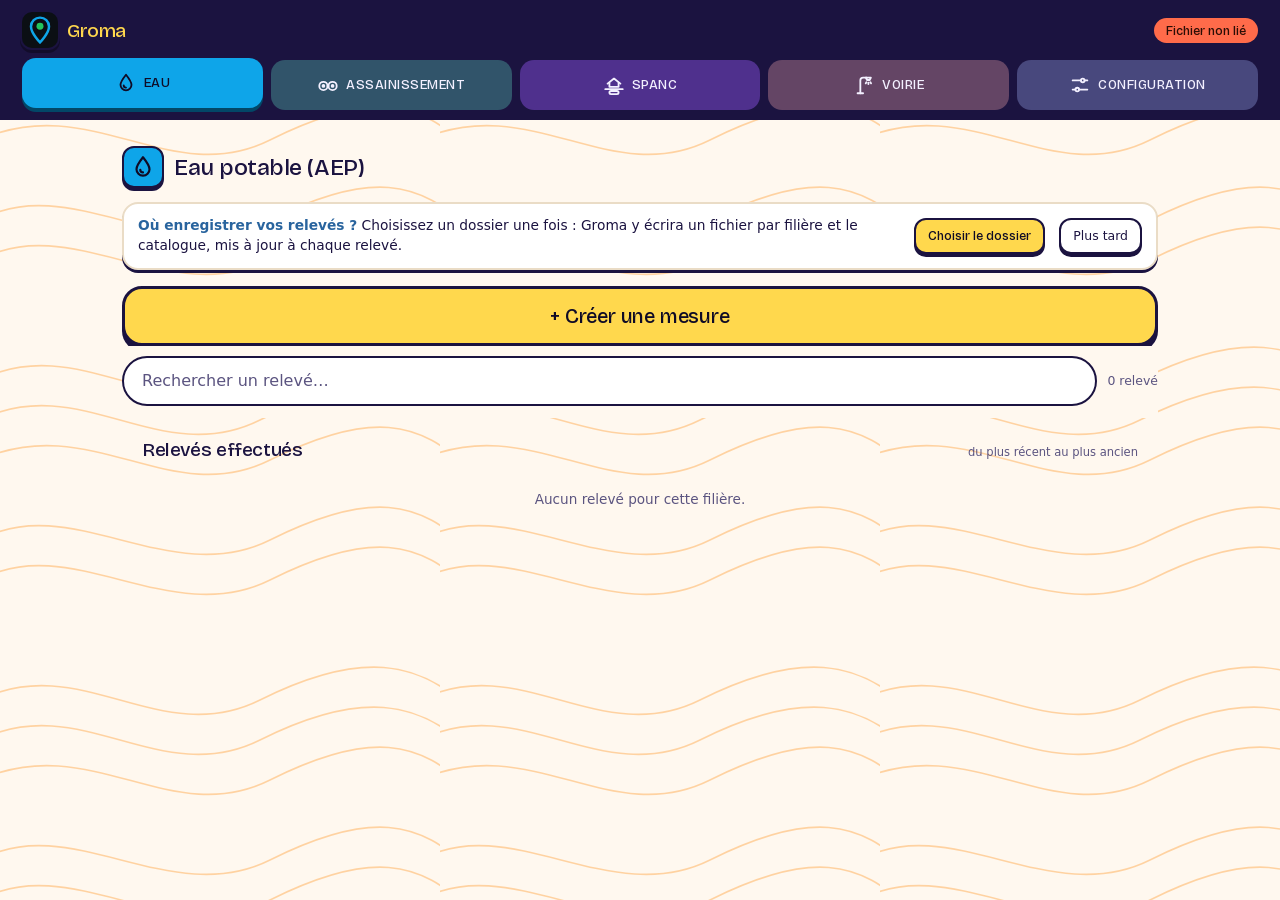
==== commit f6d80b95: "Nouveau logo : épingle à mire sur un carrefour - icons/logo.svg, source unique ; icons/generer-icone" ====
--- a/index.html
+++ b/index.html
@@ -39,12 +39,9 @@
   <div class="barre-haute">
     <header class="entete">
       <h1>
-        <!-- La groma : une croix de visée sur son cercle de mire. -->
-        <svg class="marque" viewBox="0 0 26 26" aria-hidden="true" focusable="false">
-          <circle cx="13" cy="13" r="8.5" fill="none" stroke="currentColor" stroke-width="2"/>
-          <path d="M13 1.5v7M13 17.5v7M1.5 13h7M17.5 13h7" stroke="currentColor" stroke-width="2" stroke-linecap="round"/>
-          <circle cx="13" cy="13" r="1.8" fill="currentColor"/>
-        </svg>
+        <!-- Le logo de l'application, le même que l'icône de l'écran d'accueil :
+             on reconnaît d'un coup d'œil l'application qu'on vient d'ouvrir. -->
+        <img class="marque" src="favicon.svg" alt="" width="36" height="36">
         Groma
       </h1>
       <span class="badge-fichier" id="badge-fichier" data-etat="neutre">…</span>
--- a/css/style.css
+++ b/css/style.css
@@ -162,8 +162,8 @@
   padding: 12px var(--gouttiere);
 }
 
-/* La marque est l'instrument : une croix de visée dans son cercle, le geste
-   central de l'application, en jaune soleil sur la bande d'encre. */
+/* La marque reprend le logo de l'icône : épingle à mire sur un carrefour,
+   posée en pastille claire sur la bande d'encre. */
 .entete h1 {
   display: flex;
   align-items: center;
@@ -177,9 +177,11 @@
 }
 
 .marque {
-  width: 28px;
-  height: 28px;
+  width: 36px;
+  height: 36px;
   flex: 0 0 auto;
+  border-radius: 10px;
+  box-shadow: 0 0 0 2px var(--encre), 0 3px 0 2px rgba(0, 0, 0, 0.35);
 }
 
 /* Sur la bande d'encre, sombre dans les deux thèmes : les pastilles ont des
@@ -282,6 +284,36 @@
   .onglet-picto svg { width: 24px; height: 24px; }
 }
 
+/* ---------- Titre de l'onglet ouvert ---------- */
+
+/* Pastille de la couleur de filière portant le picto, puis le nom complet. */
+.vue-titre {
+  display: flex;
+  align-items: center;
+  gap: 10px;
+  margin: 4px 0 2px;
+  font-family: var(--police-titres);
+  font-size: 1.45rem;
+  font-weight: 800;
+  letter-spacing: -0.02em;
+  line-height: 1.15;
+  color: var(--texte);
+}
+
+.vue-titre-picto {
+  display: inline-flex;
+  align-items: center;
+  justify-content: center;
+  flex: 0 0 auto;
+  width: 42px;
+  height: 42px;
+  border-radius: 12px;
+  border: 2px solid var(--encre);
+  background: var(--accent);
+  color: var(--sur-couleur);
+  box-shadow: var(--relief-petit);
+}
+
 /* ---------- Structure ---------- */
 
 main { padding: var(--gouttiere); max-width: 1080px; margin: 0 auto; }
@@ -604,6 +636,18 @@
 
 .fichiers { display: flex; flex-direction: column; gap: 10px; margin: 12px 0; }
 
+/* Le dossier de travail passe avant les fichiers un par un : c'est le choix
+   qu'on fait une fois, le reste est du réglage fin. */
+.dossier-travail {
+  display: flex;
+  flex-wrap: wrap;
+  align-items: center;
+  gap: 8px 14px;
+  margin: 10px 0 4px;
+}
+
+.dossier-travail .note { flex: 1 1 220px; margin: 0; }
+
 .fichier {
   border: 2px solid var(--bord);
   border-radius: 14px;
@@ -626,12 +670,17 @@
   vertical-align: 0.05em;
 }
 
+/* Le libellé de filière passe à la ligne plutôt que de déborder de la carte :
+   « ASSAINISSEMENT » à côté de assainissement.geojson ne tient pas à 400 px. */
 .fichier-entete {
   display: flex;
+  flex-wrap: wrap;
   justify-content: space-between;
   align-items: baseline;
-  gap: 10px;
-}
+  gap: 2px 10px;
+}
+
+.fichier-nom { min-width: 0; overflow-wrap: anywhere; }
 
 .fichier-nom { font-weight: 600; font-size: 0.9rem; font-family: ui-monospace, "SFMono-Regular", Menlo, monospace; }
 
